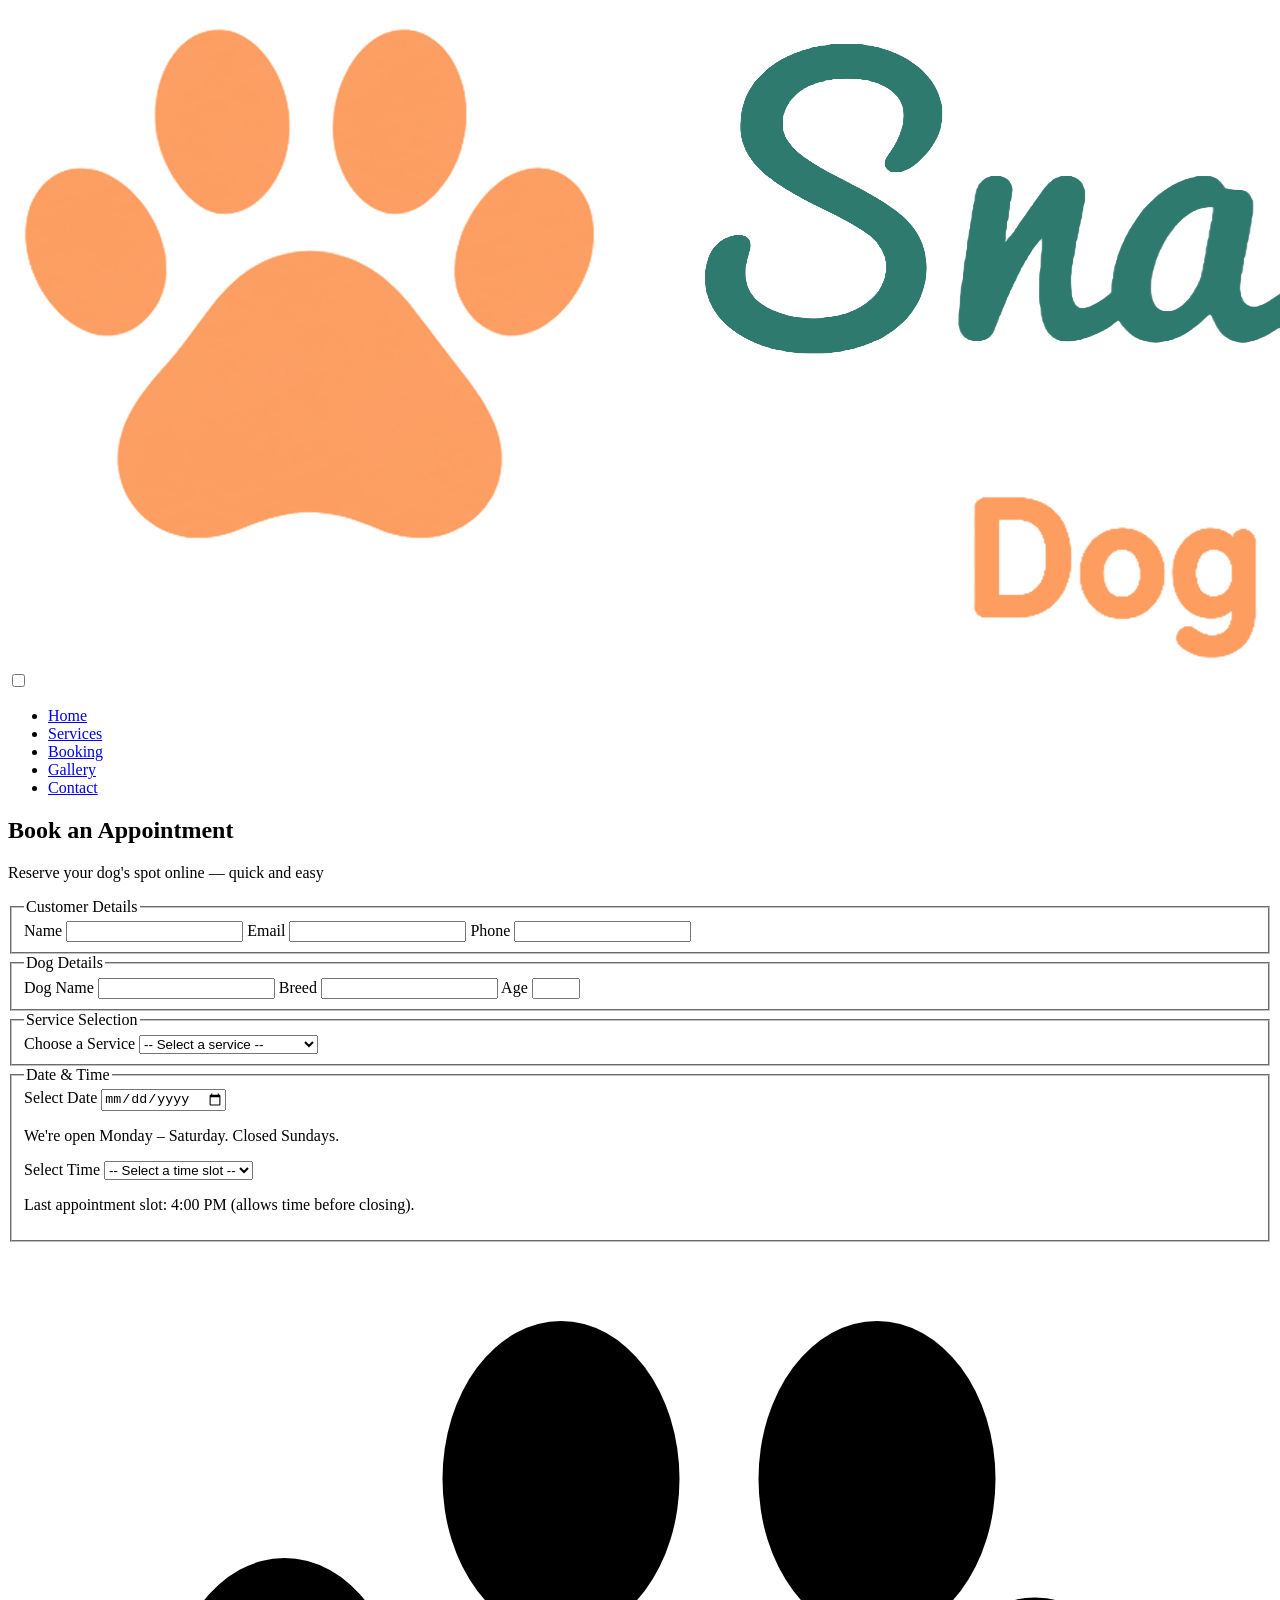
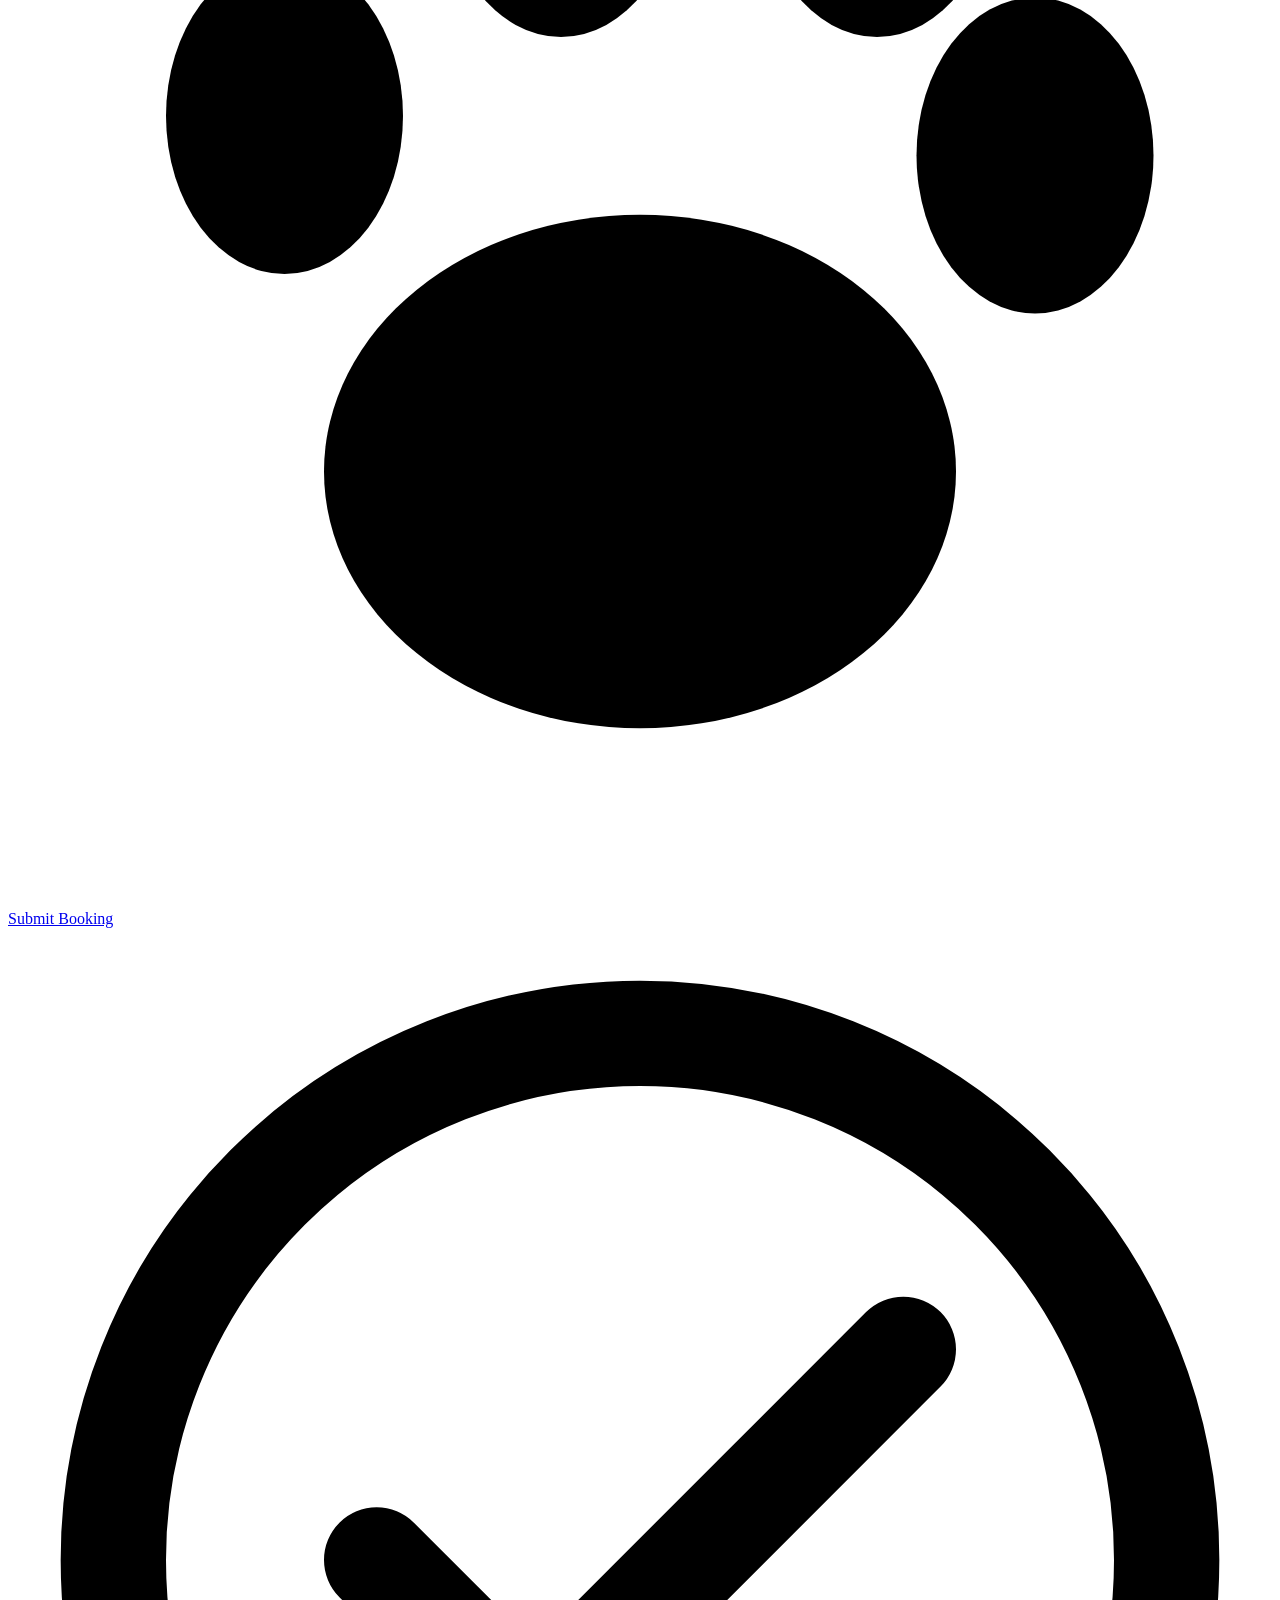
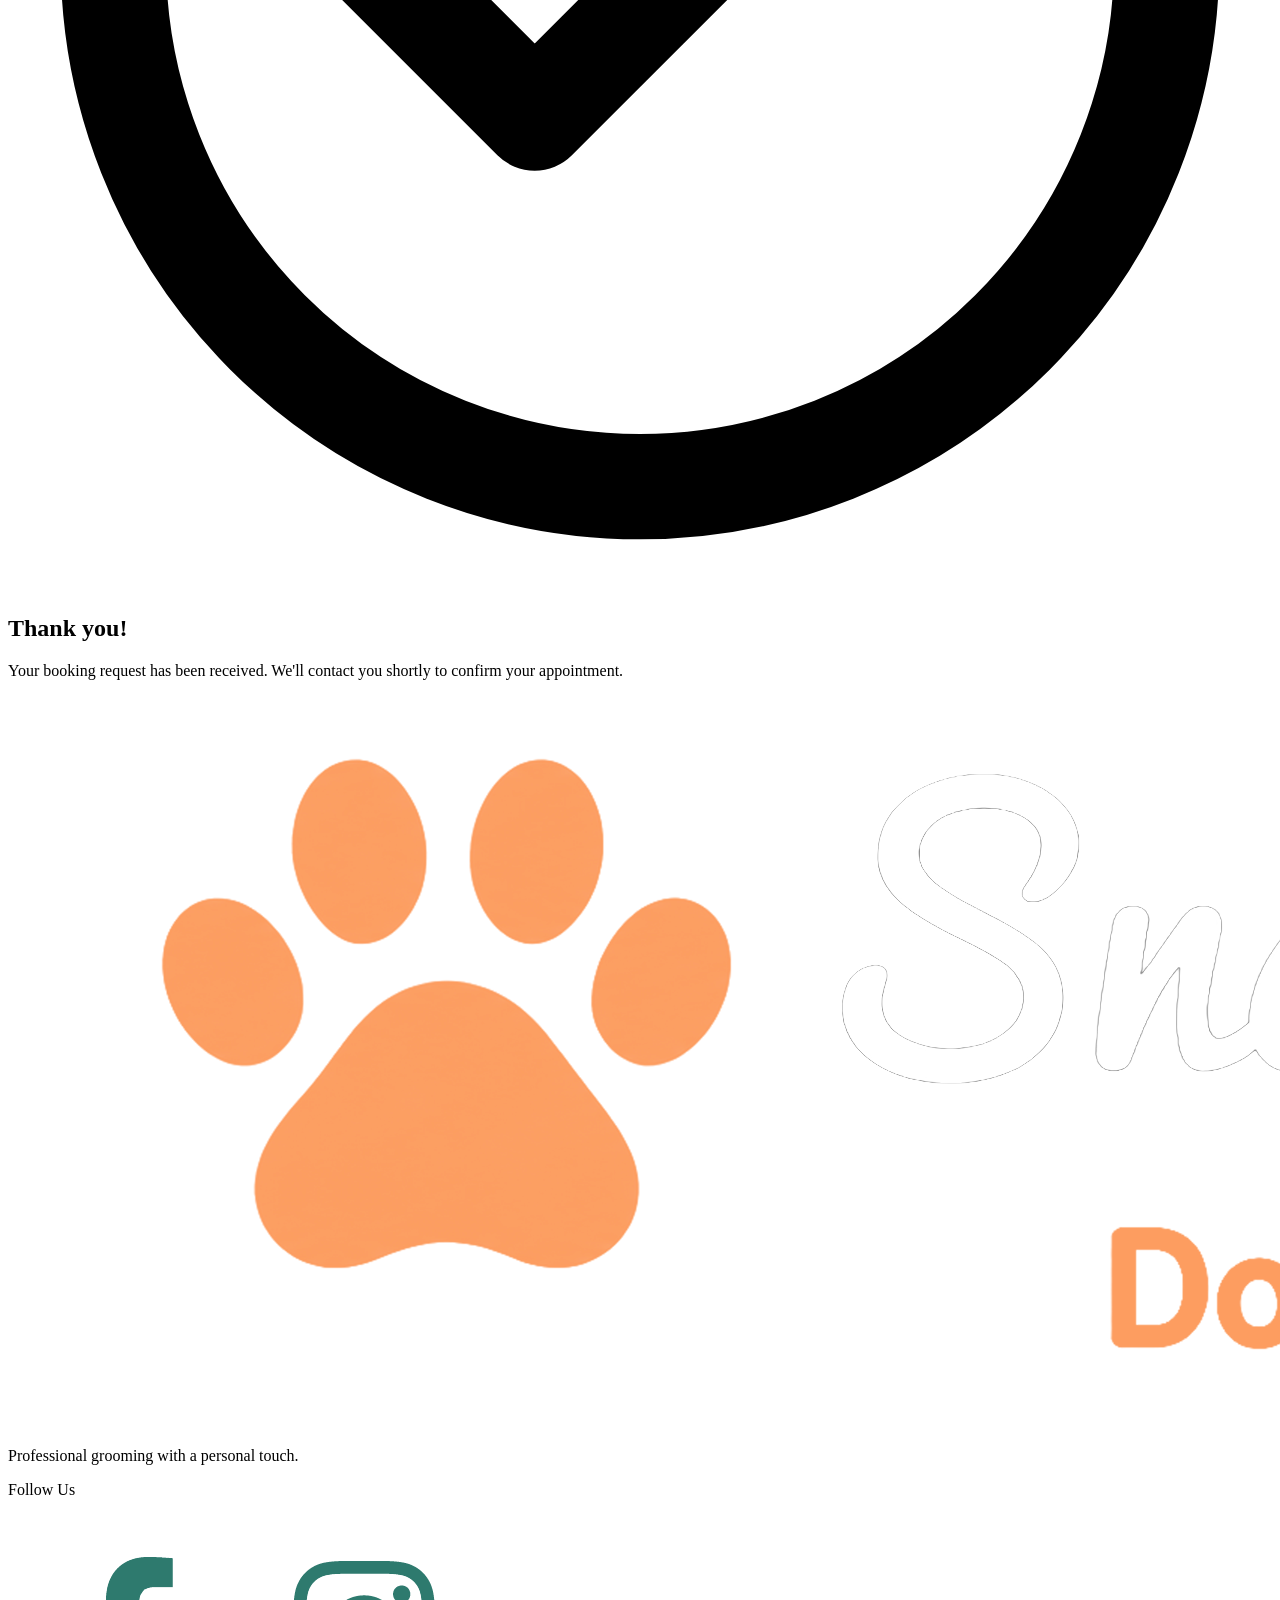
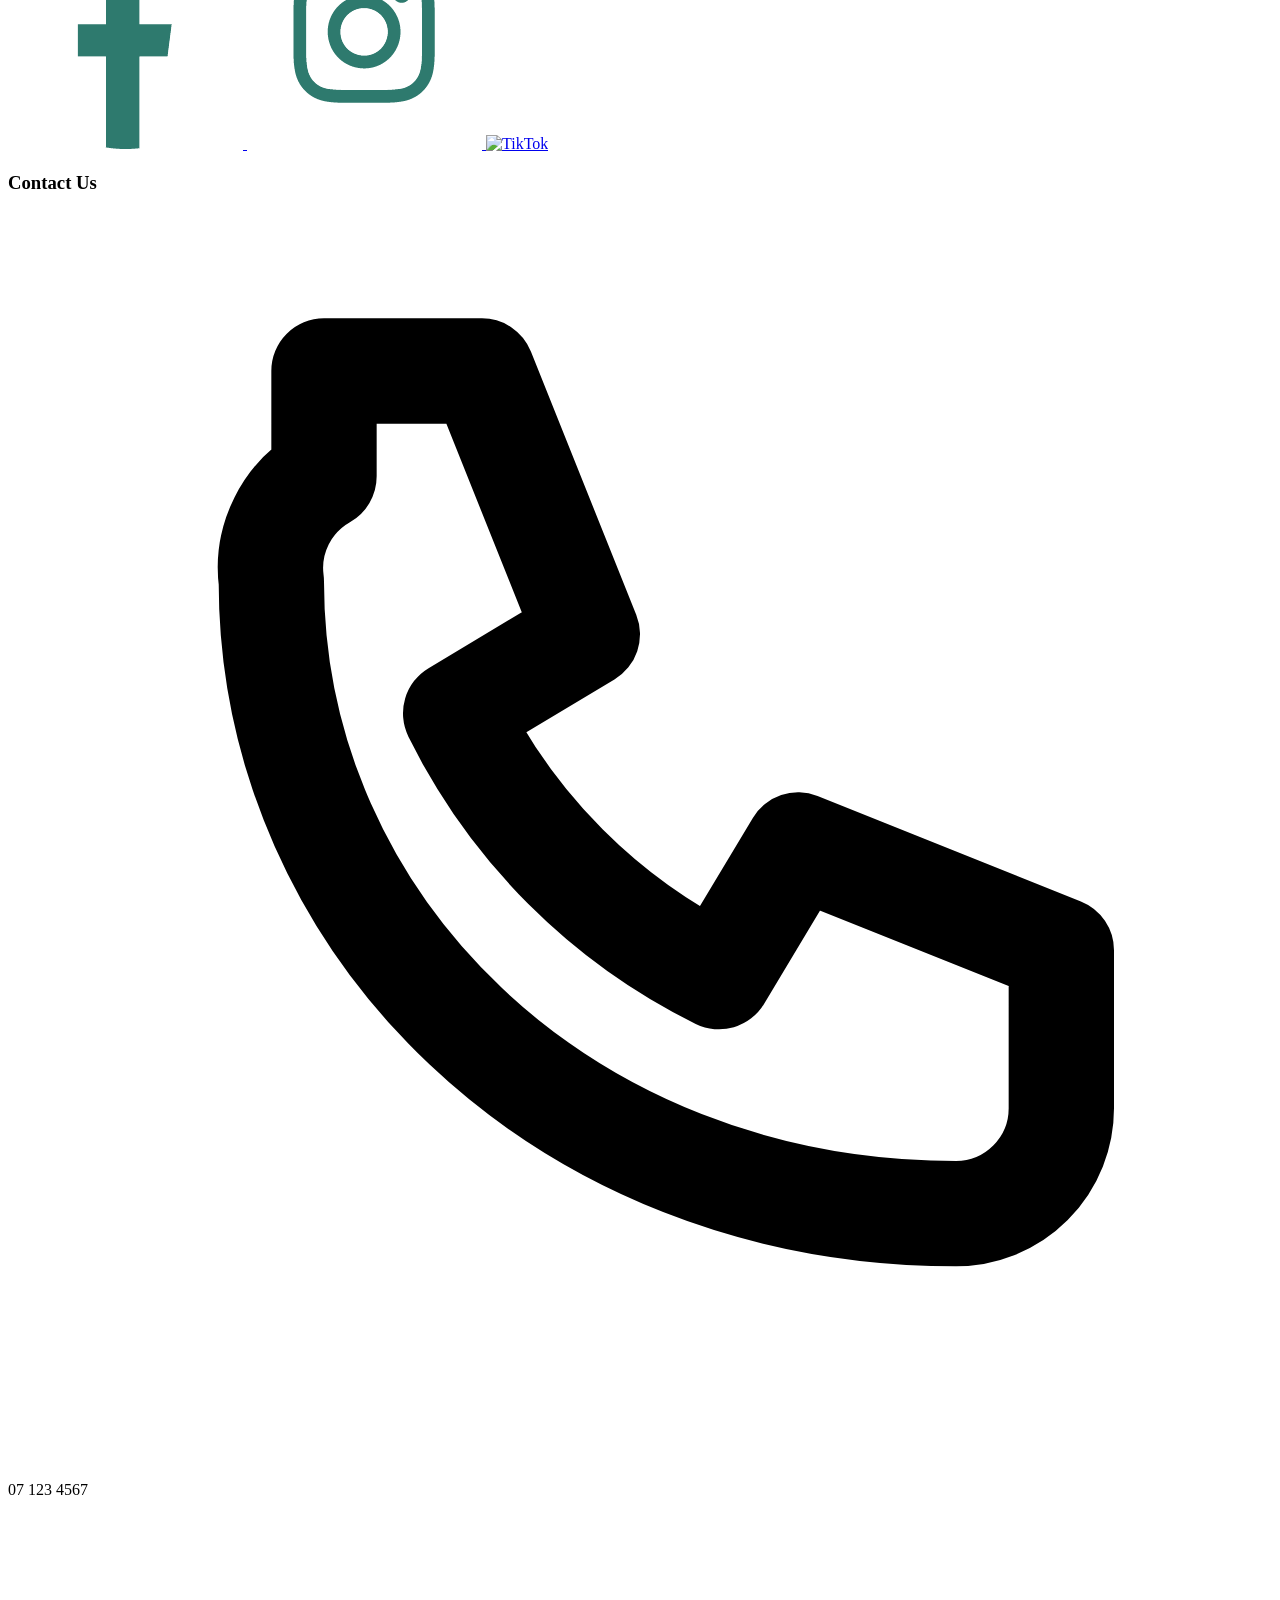
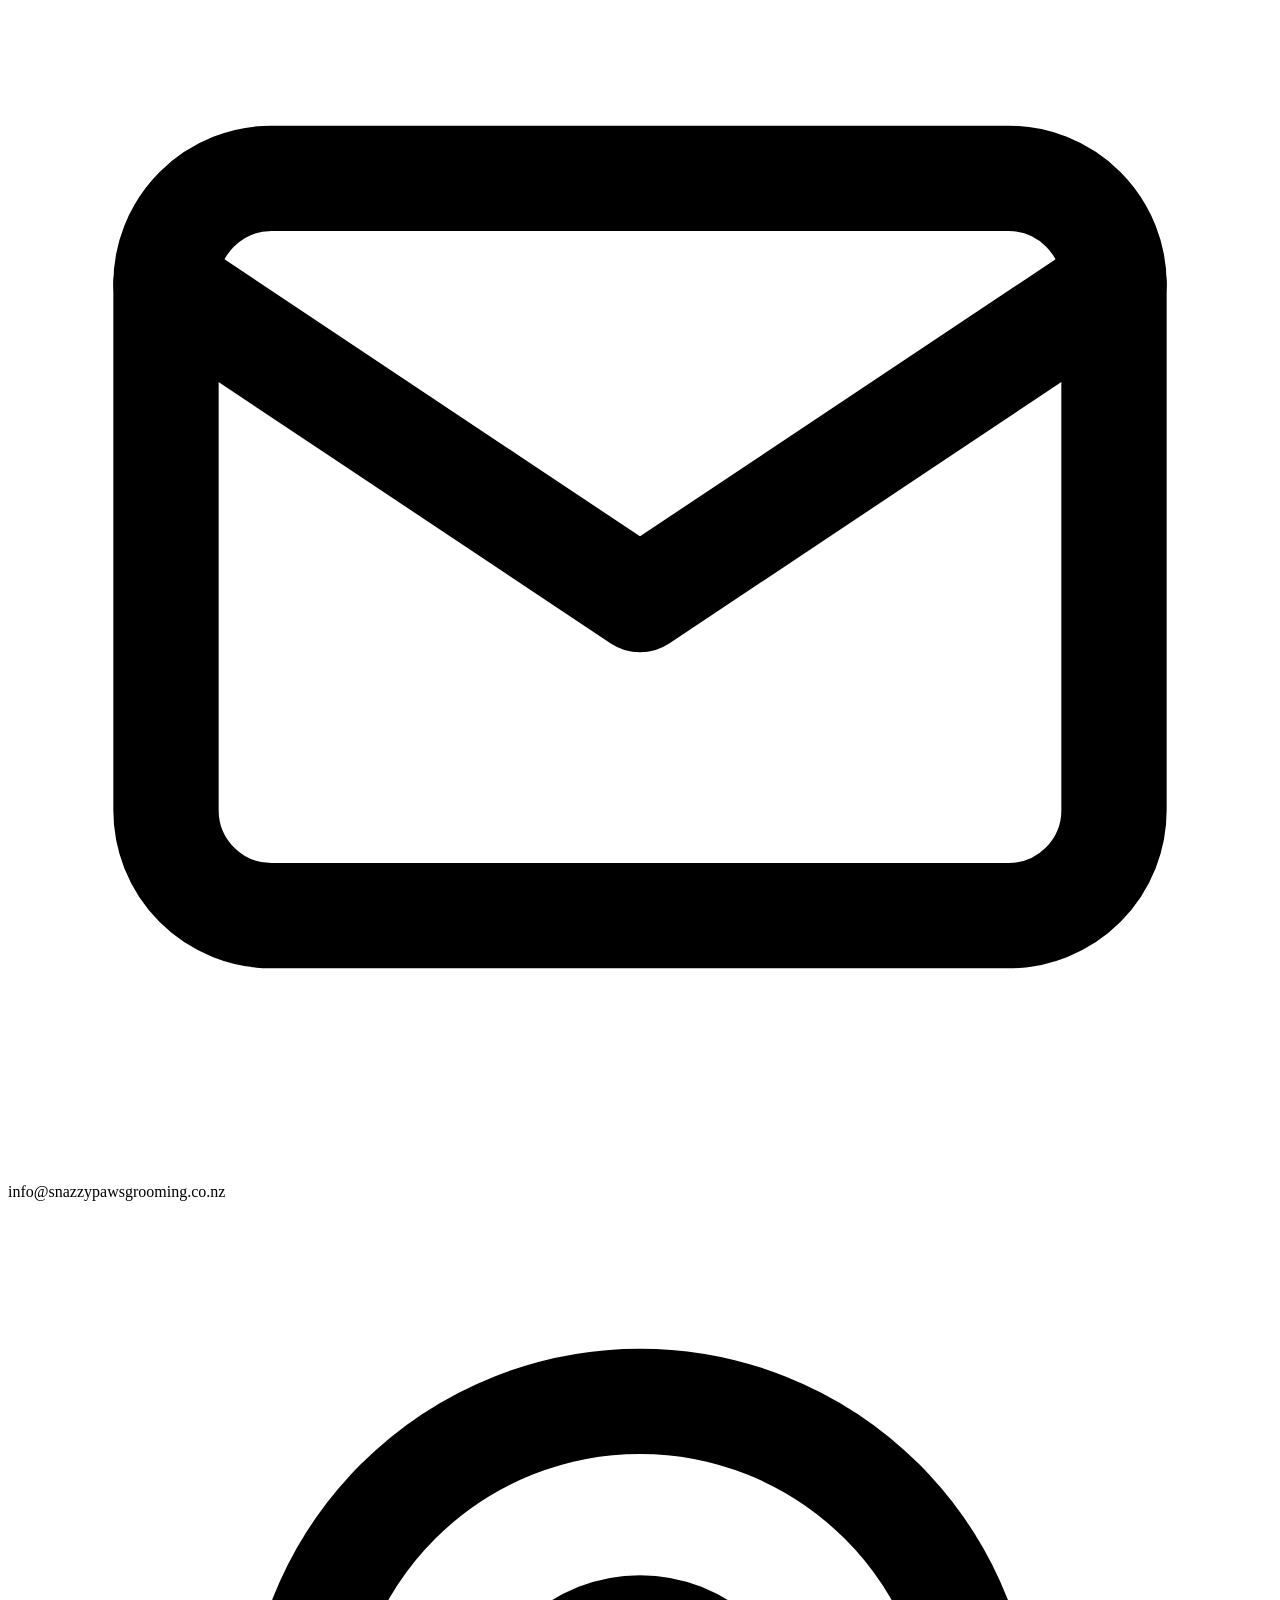
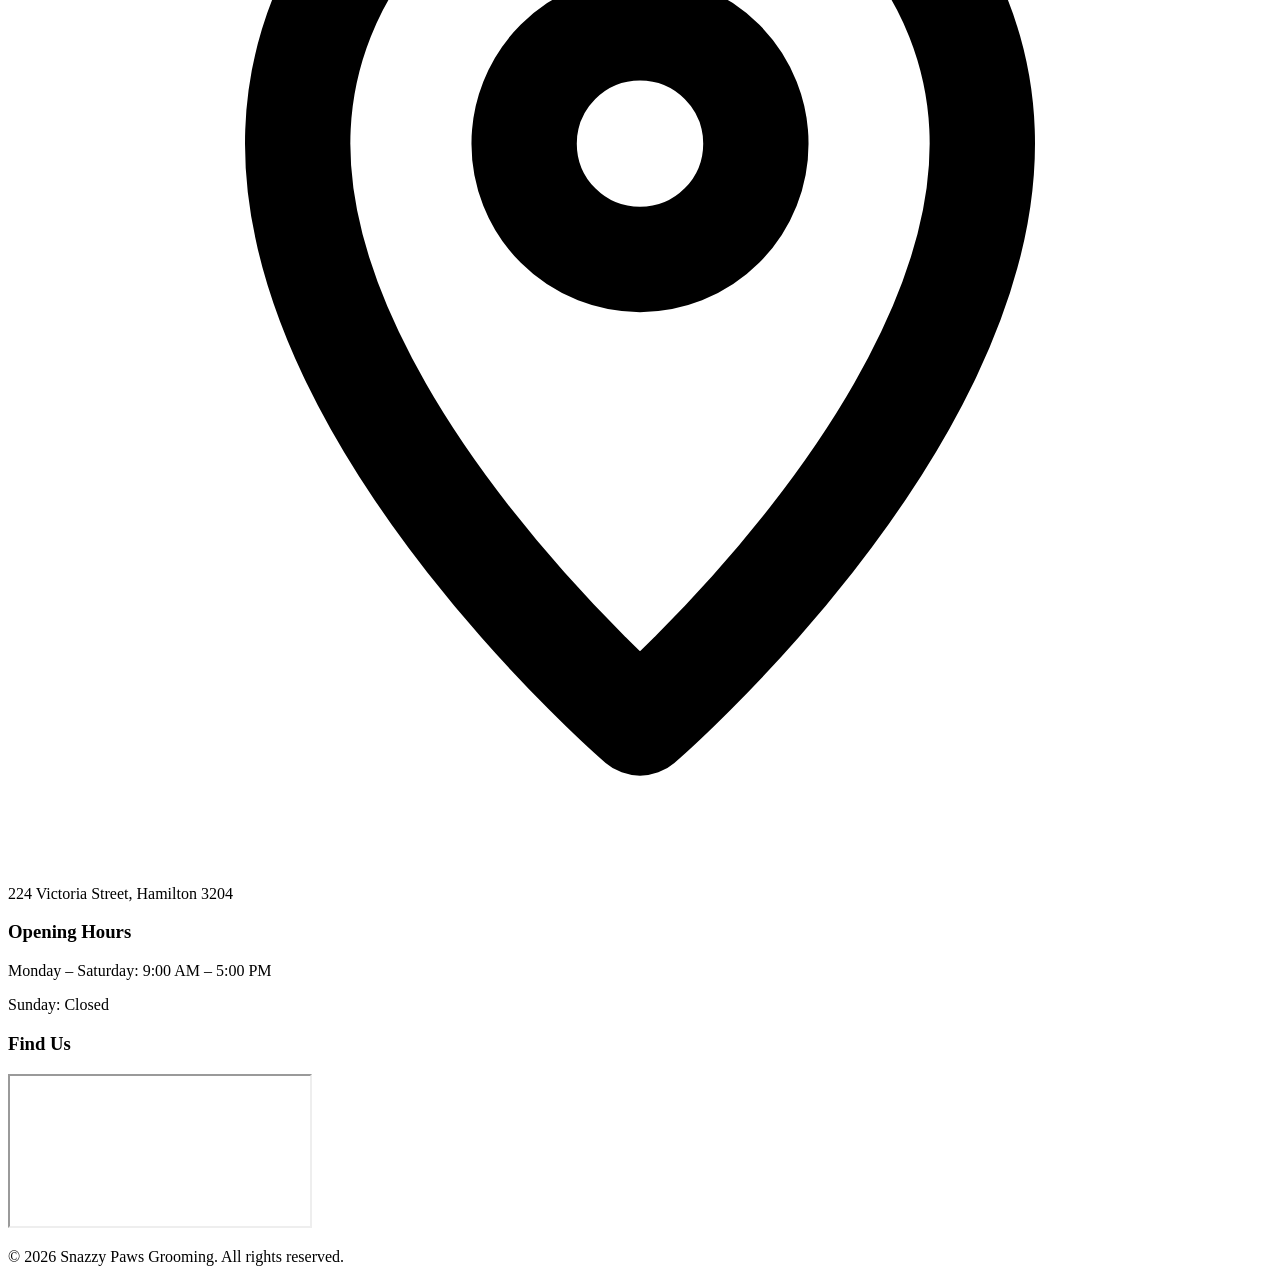
==== booking.html @ 0b5192fc "Add files via upload" ====
﻿<!DOCTYPE html>
<html lang="en">
	<head>
		<meta charset="UTF-8">
			<meta name="viewport" content="width=device-width, initial-scale=1.0">
				<title>Snazzy Paws Grooming | Booking</title>
				<link href="https://fonts.googleapis.com/css2?family=Pacifico&family=Poppins:wght@400;500;600;700&display=swap" rel="stylesheet">
					<link rel="stylesheet" href="css/style.css">
</head>
	<body>

		<header>
			<nav>
				<a href="index.html" class="logo">
					<img src="images/logo.png" alt="Snazzy Paws Grooming" class="logo-img">
        </a>

				<input type="checkbox" id="nav-toggle" class="nav-toggle">
					<label for="nav-toggle" class="nav-toggle-label" aria-label="Open menu">
						<span></span>
						<span></span>
						<span></span>
					</label>

					<ul>
						<li>
							<a href="index.html">Home</a>
						</li>
						<li>
							<a href="services.html">Services</a>
						</li>
						<li>
							<a href="booking.html">Booking</a>
						</li>
						<li>
							<a href="gallery.html">Gallery</a>
						</li>
						<li>
							<a href="contact.html">Contact</a>
						</li>
					</ul>
				</nav>
		</header>

		<main>
			<section class="hero hero-compact">
				<div class="hero-content">
					<h1>Book an Appointment</h1>
					<p>Reserve your dog's spot online — quick and easy</p>
				</div>
			</section>

			<section class="booking-section">
				<form class="booking-form" action="#" method="post">

					<div class="booking-grid">
						<fieldset class="booking-box">
							<legend>Customer Details</legend>

							<label for="owner-name">Name</label>
							<input type="text" id="owner-name" name="owner-name" required="">

								<label for="owner-email">Email</label>
								<input type="email" id="owner-email" name="owner-email" required="">

									<label for="owner-phone">Phone</label>
									<input type="tel" id="owner-phone" name="owner-phone">
                    </fieldset>

						<fieldset class="booking-box">
							<legend>Dog Details</legend>

							<label for="dog-name">Dog Name</label>
							<input type="text" id="dog-name" name="dog-name" required="">

								<label for="dog-breed">Breed</label>
								<input type="text" id="dog-breed" name="dog-breed" required="">

									<label for="dog-age">Age</label>
									<input type="number" id="dog-age" name="dog-age" min="0" max="30" required="">
                    </fieldset>

						<fieldset class="booking-box">
							<legend>Service Selection</legend>

							<label for="service-select">Choose a Service</label>
							<select id="service-select" name="service-select" required="">
								<option value="">-- Select a service --</option>

								<optgroup label="Basic Services">
									<option value="bath-brush">Bath &amp; Brush</option>
									<option value="haircut">Haircut</option>
									<option value="nail-trim">Nail Trim</option>
									<option value="ear-cleaning">Ear Cleaning</option>
									<option value="teeth-brushing">Teeth Brushing</option>
								</optgroup>

								<optgroup label="Packages">
									<option value="full-grooming">Full Grooming Package</option>
									<option value="spa">Spa Package</option>
									<option value="puppy">Puppy Package</option>
									<option value="senior">Senior Dog Package</option>
								</optgroup>

								<optgroup label="Specialized Treatments">
									<option value="de-shedding">De-Shedding Treatment</option>
									<option value="flea-tick">Flea &amp; Tick Treatment</option>
									<option value="express">Express Service</option>
									<option value="medicated-bath">Medicated Bath</option>
									<option value="special-breed">Special-Breed Cuts</option>
								</optgroup>

								<option value="other">Other / Not Sure</option>
							</select>
						</fieldset>

						<fieldset class="booking-box">
							<legend>Date &amp; Time</legend>

							<label for="booking-date">Select Date</label>
							<input type="date" id="booking-date" name="booking-date" required="">
								<p class="field-note">We're open Monday – Saturday. Closed Sundays.</p>

								<label for="booking-time">Select Time</label>
								<select id="booking-time" name="booking-time" required="">
									<option value="">-- Select a time slot --</option>
									<option value="09:00">9:00 AM</option>
									<option value="09:30">9:30 AM</option>
									<option value="10:00">10:00 AM</option>
									<option value="10:30">10:30 AM</option>
									<option value="11:00">11:00 AM</option>
									<option value="11:30">11:30 AM</option>
									<option value="12:00">12:00 PM</option>
									<option value="12:30">12:30 PM</option>
									<option value="13:00">1:00 PM</option>
									<option value="13:30">1:30 PM</option>
									<option value="14:00">2:00 PM</option>
									<option value="14:30">2:30 PM</option>
									<option value="15:00">3:00 PM</option>
									<option value="15:30">3:30 PM</option>
									<option value="16:00">4:00 PM</option>
								</select>
								<p class="field-note">Last appointment slot: 4:00 PM (allows time before closing).</p>
								</fieldset>
					</div>

					<a href="#confirmation" class="btn btn-submit" role="button">
						<svg class="btn-icon" viewBox="0 0 64 64" xmlns="http://www.w3.org/2000/svg" aria-hidden="true">
							<ellipse cx="32" cy="42" rx="16" ry="13"/>
							<ellipse cx="14" cy="24" rx="6" ry="8"/>
							<ellipse cx="28" cy="12" rx="6" ry="8"/>
							<ellipse cx="44" cy="12" rx="6" ry="8"/>
							<ellipse cx="52" cy="26" rx="6" ry="8"/>
						</svg>
						Submit Booking
					</a>
				</form>
				<div id="confirmation" class="confirmation-message">
					<svg class="confirmation-icon" viewBox="0 0 24 24" xmlns="http://www.w3.org/2000/svg" aria-hidden="true">
						<circle cx="12" cy="12" r="10" fill="none" stroke="currentColor" stroke-width="2"/>
						<path d="M7 12l3 3 7-7" fill="none" stroke="currentColor" stroke-width="2" stroke-linecap="round" stroke-linejoin="round"/>
					</svg>
					<h2>Thank you!</h2>
					<p>Your booking request has been received. We'll contact you shortly to confirm your appointment.</p>
				</div>
			</section>
		</main>

		<footer>
			<div class="footer-inner">
				<div class="footer-brand">
					<img src="images/logo1.png" alt="Snazzy Paws Grooming" class="footer-logo-img">
						<p>Professional grooming with a personal touch.</p>
						<p class="follow-label">Follow Us</p>
						<div class="social-links">
							<a href="#" aria-label="Facebook">
								<img src="images/FB.png" alt="Facebook">
							</a>
							<a href="#" aria-label="Instagram">
								<img src="images/Insta.png" alt="Instagram">
							</a>
							<a href="#" aria-label="TikTok">
								<img src="images/TikTok.png" alt="TikTok">
							</a>
						</div>
					</div>

				<div class="footer-contact">
					<h3>Contact Us</h3>
					<p class="footer-contact-item">
						<svg class="footer-icon" viewBox="0 0 24 24" xmlns="http://www.w3.org/2000/svg" aria-hidden="true">
							<path d="M6 3h3l2 5-2.5 1.5a11 11 0 0 0 5 5L15 12l5 2v3a2 2 0 0 1-2 2C10.5 19 5 13.5 5 7a2 2 0 0 1 1-2z" fill="none" stroke="currentColor" stroke-width="2" stroke-linejoin="round"/>
						</svg>
						07 123 4567
					</p>
					<p class="footer-contact-item">
						<svg class="footer-icon" viewBox="0 0 24 24" xmlns="http://www.w3.org/2000/svg" aria-hidden="true">
							<rect x="3" y="5" width="18" height="14" rx="2" fill="none" stroke="currentColor" stroke-width="2"/>
							<path d="M3 7l9 6 9-6" fill="none" stroke="currentColor" stroke-width="2" stroke-linecap="round" stroke-linejoin="round"/>
						</svg>
						info@snazzypawsgrooming.co.nz
					</p>
					<p class="footer-contact-item">
						<svg class="footer-icon" viewBox="0 0 24 24" xmlns="http://www.w3.org/2000/svg" aria-hidden="true">
							<path d="M12 21s-6.5-5.6-6.5-11A6.5 6.5 0 0 1 12 3.5 6.5 6.5 0 0 1 18.5 10c0 5.4-6.5 11-6.5 11z" fill="none" stroke="currentColor" stroke-width="2" stroke-linejoin="round"/>
							<circle cx="12" cy="10" r="2.2" fill="none" stroke="currentColor" stroke-width="2"/>
						</svg>
						224 Victoria Street, Hamilton 3204
					</p>
					<h3 class="hours-heading">Opening Hours</h3>
					<p>Monday – Saturday: 9:00 AM – 5:00 PM</p>
					<p>Sunday: Closed</p>
				</div>

				<div class="footer-map">
					<h3>Find Us</h3>
					<iframe
						class="map-embed"
						src="https://maps.google.com/maps?q=224%20Victoria%20Street%2C%20Hamilton%2C%20New%20Zealand&t=&z=13&ie=UTF8&iwloc=&output=embed"
						loading="lazy"
						title="Snazzy Paws Grooming location map"
						allowfullscreen="">
					</iframe>
				</div>
			</div>
			<div class="footer-divider"></div>
			<p class="copyright">&copy; 2026 Snazzy Paws Grooming. All rights reserved.</p>
		</footer>

	</body>
</html>
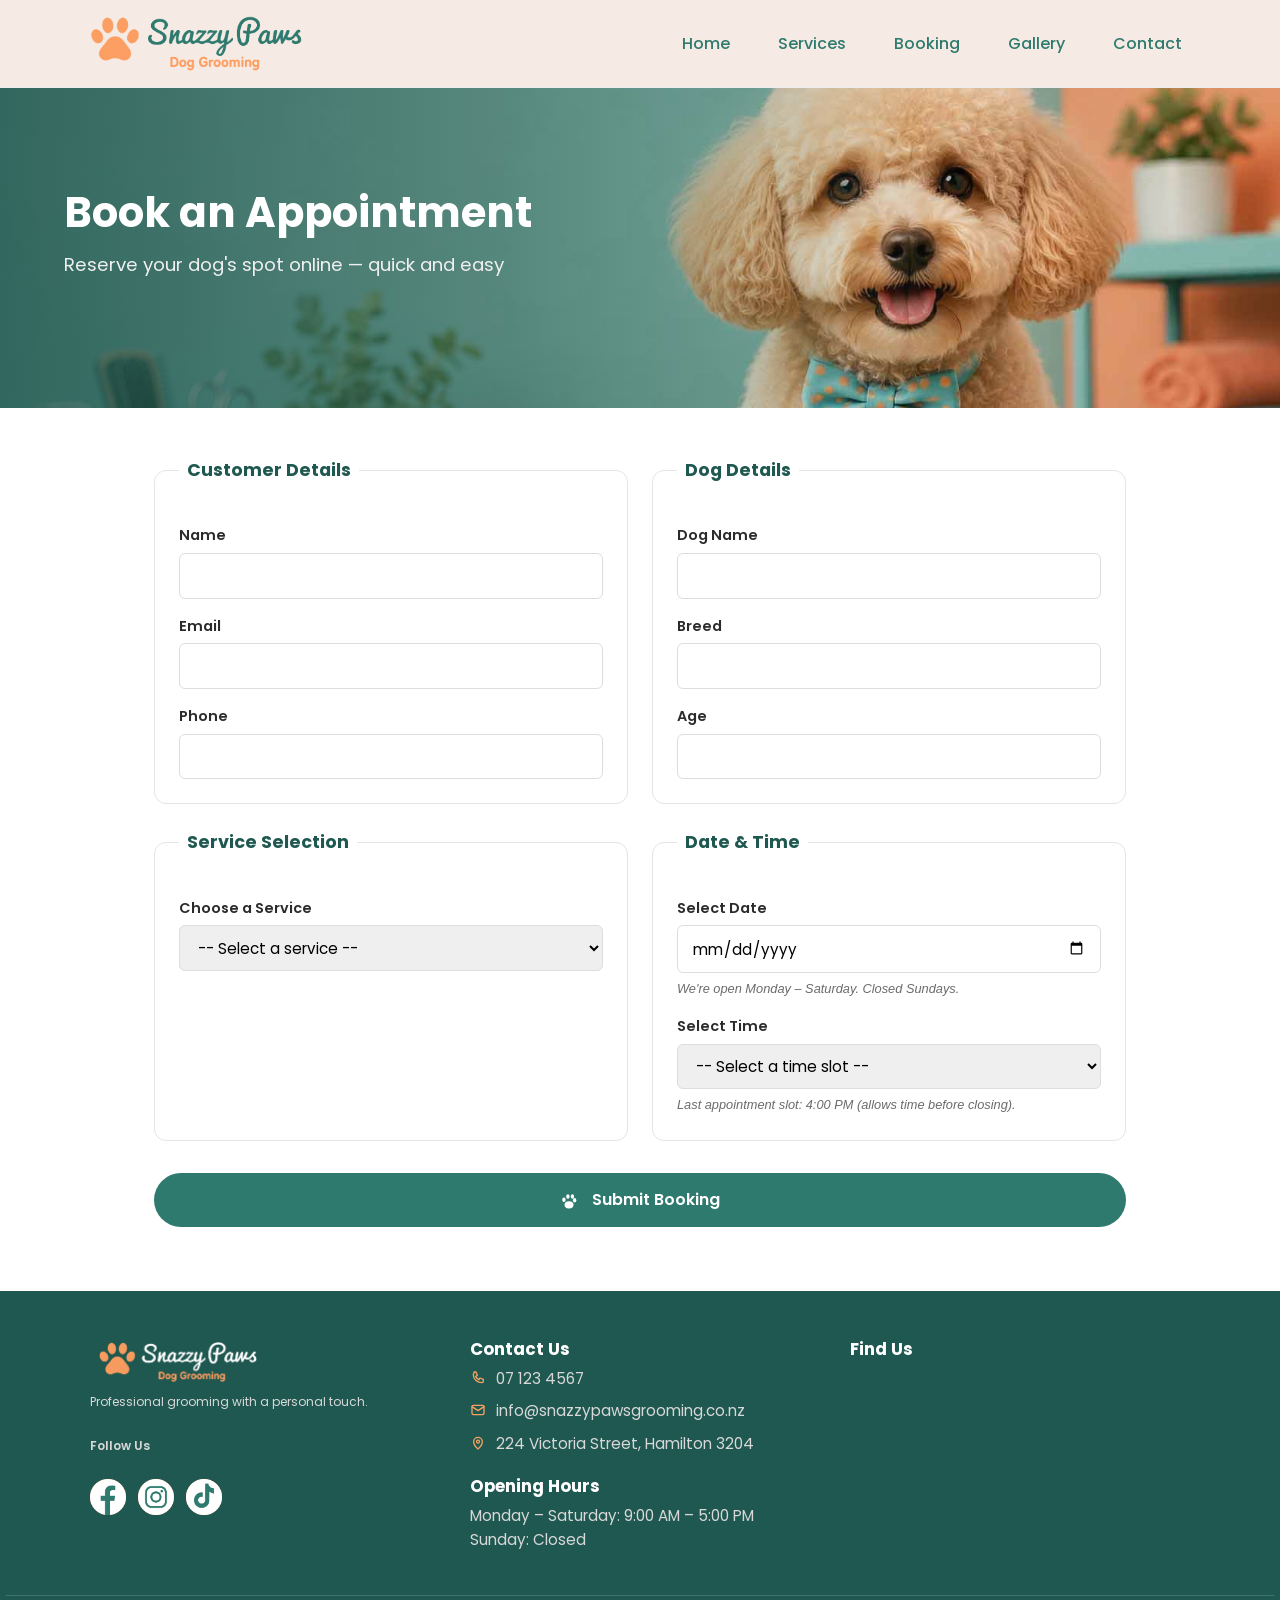
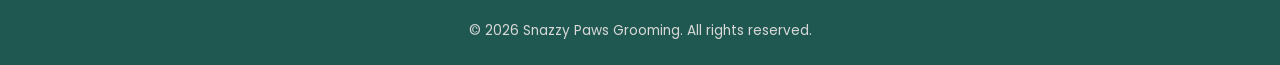
==== commit aa62ddb1: "Refactor booking.html for accessibility and structure Added a hidden heading for accessibility and e" ====
--- a/booking.html
+++ b/booking.html
@@ -51,7 +51,8 @@
 			</section>
 
 			<section class="booking-section">
-				<form class="booking-form" action="#" method="post">
+    <h2 class="visually-hidden">Booking Form</h2>
+    <form class="booking-form" action="#" method="post">
 
 					<div class="booking-grid">
 						<fieldset class="booking-box">
@@ -228,4 +229,4 @@
 		</footer>
 
 	</body>
-</html>+</html>
--- a/css/style.css
+++ b/css/style.css
@@ -0,0 +1,1306 @@
+/* ============================
+   CSS Variables — change these
+   to adjust the whole site's
+   look from one place
+   ============================ */
+:root {
+    --color-primary: #2f7a6e;      /* teal — header, footer, headings */
+    --color-primary-dark: #1f5850;
+    --color-accent: #f4a261;       /* warm coral/peach — buttons, highlights */
+    --color-accent-dark: #e08a3e;
+    --color-bg: #ffffff;
+    --color-bg-alt: #f7f5f1;       /* soft off-white section background */
+    --color-text: #2b2b2b;
+    --color-text-light: #6b6b6b;
+    --color-accent-light: #fdece0;
+    --font-main: 'Poppins', Arial, sans-serif;
+    --max-width: 1100px;
+}
+
+/* ============================
+   Reset & base
+   ============================ */
+* {
+    margin: 0;
+    padding: 0;
+    box-sizing: border-box;
+}
+
+body {
+    font-family: var(--font-main);
+    color: var(--color-text);
+    line-height: 1.6;
+    background-color: var(--color-bg);
+}
+
+a {
+    text-decoration: none;
+    color: inherit;
+}
+
+ul {
+    list-style: none;
+}
+
+img {
+    max-width: 100%;
+    display: block;
+}
+
+h1, h2, h3 {
+    color: var(--color-primary-dark);
+    line-height: 1.2;
+}
+
+.btn {
+    display: inline-flex;
+    align-items: center;
+    gap: 0.9rem;
+    background-color: var(--color-primary);
+    color: #ffffff;
+    padding: 0.9rem 2rem;
+    border-radius: 30px;
+    font-weight: 600;
+    transition: background-color 0.2s ease;
+}
+
+.btn-icon {
+    width: 18px;
+    height: 18px;
+    fill: #ffffff;
+    flex-shrink: 0;
+    position: relative;
+    top: 2px;
+}
+
+
+.btn:hover,
+.btn:focus {
+    background-color: var(--color-primary-dark);
+}
+
+/* Generic placeholder box — used until real images are added */
+.img-placeholder {
+    background-color: #e2e2e2;
+    border: 1px dashed #aaaaaa;
+    min-height: 250px;
+    border-radius: 8px;
+}
+
+/* ============================
+   Header & Navigation
+   ============================ */  
+
+header {
+    background-color: #f5eae4;
+    padding: 1rem 5%;
+    border-bottom: 1px solid #eee;
+}
+
+header nav {
+    max-width: var(--max-width);
+    margin: 0 auto;
+    display: flex;
+    align-items: center;
+    justify-content: space-between;
+    flex-wrap: wrap;
+}
+
+header nav ul {
+    display: flex;
+    gap: 2rem;
+}
+
+header nav ul a {
+    color: var(--color-primary);
+    font-weight: 500;
+    padding: 0.5rem;
+    transition: color 0.2s ease;
+}
+
+header nav ul a:hover,
+header nav ul a:focus {
+    color: var(--color-accent);
+}
+
+.logo {
+    display: flex;
+    align-items: center;
+}
+
+.logo-img {
+    height: 55px;
+    width: auto;
+}
+
+
+/* ============================
+   Hero section (Home page)
+   ============================ */
+.hero {
+    position: relative;
+    background-image: linear-gradient(to right, rgba(31, 88, 80, 0.85) 0%, rgba(31, 88, 80, 0.5) 40%, rgba(31, 88, 80, 0.05) 75%), url("../images/hero-dog.jpg");
+    background-size: cover;
+    background-position: center 25%;
+    min-height: 500px;
+    display: flex;
+    align-items: center;
+}
+
+.hero-content {
+    max-width: 700px;
+    padding: 2rem 5%;
+}
+
+.hero-content h1 {
+    color: #ffffff;
+    font-size: 2.6rem;
+    margin-bottom: 0.75rem;
+}
+
+.hero-content p {
+    color: #f0f0f0;
+    font-size: 1.15rem;
+    margin-bottom: 1.75rem;
+}
+
+.hero-compact {
+    min-height: 320px;
+}
+
+
+/* ============================
+   Opening hours strip
+   ============================ */
+.hours-strip {
+    background-color: #f5eae4;
+    padding: 1.25rem 5%;
+}
+
+.hours-inner {
+    max-width: var(--max-width);
+    margin: 0 auto;
+    display: flex;
+    align-items: center;
+    justify-content: space-between;
+    flex-wrap: wrap;
+    gap: 1.5rem;
+}
+
+.hours-label {
+    display: flex;
+    align-items: center;
+    gap: 0.5rem;
+    font-weight: 700;
+    color: var(--color-primary-dark);
+    letter-spacing: 1px;
+    font-size: 0.9rem;
+}
+
+.hours-icon {
+    width: 22px;
+    height: 22px;
+    color: var(--color-accent-dark);
+}
+
+.hours-icon.small {
+    width: 18px;
+    height: 18px;
+    fill: var(--color-accent-dark);
+}
+
+.hours-day {
+    display: flex;
+    flex-direction: column;
+    padding: 0 1.5rem;
+    border-left: 1px solid rgba(0, 0, 0, 0.1);
+}
+
+.hours-day strong {
+    font-size: 0.95rem;
+    color: var(--color-text);
+}
+
+.hours-day span {
+    font-size: 0.9rem;
+    color: var(--color-text-light);
+}
+
+.hours-note {
+    display: flex;
+    align-items: center;
+    gap: 0.5rem;
+    font-weight: 600;
+    color: var(--color-primary-dark);
+    font-size: 0.9rem;
+}
+
+/* ============================
+   Quick link cards
+   ============================ */
+.quick-links {
+    max-width: 1400px;
+    margin: 3rem auto;
+    padding: 0 5%;
+    display: grid;
+    grid-template-columns: repeat(4, 1fr);
+    gap: 1.5rem;
+}
+
+.quick-link-card {
+    display: flex;
+    flex-direction: column;
+    align-items: center;
+    gap: 0.75rem;
+    text-align: center;
+    padding: 1.75rem 1rem;
+    border: 1px solid #e5e5e5;
+    border-radius: 12px;
+    font-weight: 700;
+    color: var(--color-primary-dark);
+    transition: box-shadow 0.2s ease, transform 0.2s ease;
+}
+
+.quick-link-card:hover,
+.quick-link-card:focus {
+    box-shadow: 0 6px 16px rgba(0, 0, 0, 0.08);
+    transform: translateY(-3px);
+}
+
+.qlc-icon {
+    display: flex;
+    align-items: center;
+    justify-content: center;
+    width: 50px;
+    height: 50px;
+    border-radius: 50%;
+    background-color: var(--color-accent-light);
+    color: var(--color-accent-dark);
+}
+
+.qlc-icon svg {
+    width: 24px;
+    height: 24px;
+}
+
+/* ============================
+   Introduction section
+   ============================ */
+.intro {
+    max-width: var(--max-width);
+    margin: 2rem auto 4rem;
+    padding: 0 5%;
+    display: grid;
+    grid-template-columns: 1fr 1fr;
+    gap: 3rem;
+    align-items: center;
+}
+
+.intro-text h1 {
+    font-size: 1.8rem;
+    margin-bottom: 1.25rem;
+}
+
+.intro-text p {
+    margin-bottom: 1.25rem;
+}
+
+/* ============================
+   Footer
+   ============================ */
+footer {
+    background-color: var(--color-primary-dark);
+    color: #f0f0f0;
+    padding: 3rem 5% 1.5rem;
+}
+
+.footer-inner {
+    max-width: var(--max-width);
+    margin: 0 auto;
+    display: grid;
+    grid-template-columns: 1fr 1fr 1fr;
+    gap: 2.5rem;
+    align-items: start;
+}
+
+.footer-logo-img {
+    width: 175px;
+    height: auto;
+    margin-bottom: 0.5rem;
+}
+
+.footer-brand p {
+    color: #d8d8d8;
+    font-size: 0.75rem;
+    margin-bottom: 1.5rem;
+}
+
+.social-links {
+    display: flex;
+    gap: 0.75rem;
+}
+
+.social-links a {
+    display: flex;
+    align-items: center;
+    justify-content: center;
+    width: 36px;
+    height: 36px;
+    border-radius: 50%;
+    background-color: var(--color-accent);
+    color: #ffffff;
+    font-size: 0.75rem;
+    font-weight: 700;
+}
+
+.social-links a:hover,
+.social-links a:focus {
+    background-color: var(--color-accent-dark);
+}
+
+.follow-label {
+    font-size: 0.85rem;
+    font-weight: 600;
+    color: #ffffff;
+    margin-bottom: 0.5rem;
+}
+.footer-contact-item {
+    display: flex;
+    align-items: flex-start;
+    gap: 0.6rem;
+    margin-bottom: 0.5rem;
+}
+
+.footer-icon {
+    width: 16px;
+    height: 16px;
+    flex-shrink: 0;
+    margin-top: 3px;
+    color: var(--color-accent);
+}
+
+footer h3 {
+    color: #ffffff;
+    font-size: 1.05rem;
+    margin-bottom: 0.5rem;
+}
+
+.hours-heading {
+    margin-top: 1.25rem;
+}
+
+footer p {
+    color: #d8d8d8;
+    font-size: 0.95rem;
+}
+
+.map-placeholder {
+    min-height: 160px;
+    background-color: #4a4a4a;
+    border: 1px dashed #888;
+}
+
+.map-embed {
+    width: 100%;
+    height: 180px;
+    border: 0;
+    border-radius: 6px;
+}
+
+.footer-divider {
+    border-top: 1px solid rgba(255, 255, 255, 0.15);
+    margin: 2.5rem -5% 1.5rem;
+}
+
+
+.copyright {
+    text-align: center;
+    font-size: 0.85rem;
+    color: #d8d8d8;
+}
+
+
+/* ============================
+   Page hero (inner pages)
+   ============================ */
+.page-hero {
+    background-color: var(--color-bg-alt);
+    text-align: center;
+    padding: 4rem 5% 3rem;
+}
+
+.page-hero h1 {
+    font-size: 2.3rem;
+    margin-bottom: 0.5rem;
+}
+
+.page-hero p {
+    color: var(--color-text-light);
+    margin-bottom: 1.75rem;
+    font-size: 1.05rem;
+}
+
+/* ============================
+   Services table
+   ============================ */
+.services-table-section {
+    max-width: var(--max-width);
+    margin: 3rem auto;
+    padding: 0 5%;
+}
+
+.services-table-section h2 {
+    text-align: center;
+    font-size: 1.8rem;
+    margin-bottom: 0.5rem;
+}
+
+.services-intro {
+    text-align: center;
+    color: var(--color-text-light);
+    max-width: 650px;
+    margin: 0 auto 2rem;
+}
+
+.services-table {
+    width: 100%;
+    border-collapse: collapse;
+    box-shadow: 0 4px 14px rgba(0, 0, 0, 0.06);
+    border-radius: 12px;
+    overflow: hidden;
+}
+
+.services-table th {
+    background-color: var(--color-primary);
+    color: #ffffff;
+    text-align: left;
+    padding: 0.9rem 1.2rem;
+    font-weight: 600;
+}
+
+.services-table td {
+    padding: 0.9rem 1.2rem;
+    border-bottom: 1px solid #eee;
+}
+
+.services-table tbody tr:nth-child(even) {
+    background-color: var(--color-bg-alt);
+}
+
+.services-table tbody tr:last-child td {
+    border-bottom: none;
+}
+
+.services-note {
+    text-align: center;
+    margin-top: 1.5rem;
+    color: var(--color-text-light);
+    font-size: 0.95rem;
+}
+
+/* ============================
+   Service category cards
+   ============================ */
+.service-categories {
+    max-width: var(--max-width);
+    margin: 3rem auto;
+    padding: 0 5%;
+    display: grid;
+    grid-template-columns: repeat(4, 1fr);
+    gap: 1.5rem;
+}
+
+.service-cat-card {
+    display: flex;
+    flex-direction: column;
+    border: 1px solid #eee;
+    border-radius: 12px;
+    overflow: hidden;
+    background-color: #ffffff;
+}
+
+.service-cat-img {
+    min-height: 160px;
+    border-radius: 0;
+    border: none;
+}
+
+.service-cat-card h2 {
+    font-size: 1.15rem;
+    padding: 1.25rem 1.25rem 0;
+}
+
+.service-cat-desc {
+    padding: 0.5rem 1.25rem 0;
+    color: var(--color-text-light);
+    font-size: 0.9rem;
+}
+
+.service-cat-card ul {
+    padding: 0.5rem 1.25rem 0 2rem;
+    list-style: disc;
+}
+
+.service-cat-card li {
+    color: var(--color-text-light);
+    font-size: 0.88rem;
+    margin-bottom: 0.3rem;
+}
+
+.service-cat-price {
+    padding: 0.75rem 1.25rem 0;
+    font-weight: 600;
+    color: var(--color-primary-dark);
+    font-size: 0.9rem;
+}
+
+.service-cat-card .btn-small {
+    margin: 1rem 1.25rem 1.25rem;
+    align-self: flex-start;
+    padding: 0.6rem 1.4rem;
+    font-size: 0.9rem;
+}
+/* ============================
+   Price list table
+   ============================ */
+.price-list {
+    max-width: 1300px;
+    margin: 3rem auto;
+    padding: 0 5%;
+    text-align: center;
+}
+
+.price-table td,
+.price-table th {
+    white-space: nowrap;
+}
+
+.price-list h2 {
+    font-size: 1.8rem;
+    margin-bottom: 0.5rem;
+}
+
+.price-list-grid {
+    display: grid;
+    grid-template-columns: 1.3fr 1.3fr 1.3fr;
+    gap: 2rem;
+    margin-top: 2rem;
+    text-align: left;
+}
+
+.price-table-right td:last-child,
+.price-table-right th:last-child {
+    text-align: right;
+}
+
+.price-table {
+    width: 100%;
+    border-collapse: collapse;
+}
+
+.price-table caption {
+    caption-side: top;
+    font-weight: 700;
+    color: var(--color-primary-dark);
+    text-align: left;
+    padding-bottom: 0.75rem;
+    font-size: 1.05rem;
+}
+
+.price-table th {
+    background-color: var(--color-primary);
+    color: #ffffff;
+    text-align: left;
+    padding: 0.6rem 1rem;
+    font-weight: 600;
+    font-size: 0.9rem;
+}
+
+.price-table td {
+    padding: 0.6rem 1rem;
+    border-bottom: 1px solid #eee;
+    font-size: 0.9rem;
+}
+
+.price-table tbody tr:nth-child(even) {
+    background-color: var(--color-bg-alt);
+}
+
+/* ============================
+   Specialized treatments
+   ============================ */
+.specialized-treatments {
+    max-width: var(--max-width);
+    margin: 3rem auto;
+    padding: 2.5rem 5%;
+    border-top: 1px solid #eee;
+}
+
+.specialized-treatments h2 {
+    text-align: center;
+    font-size: 1.8rem;
+    margin-bottom: 2rem;
+}
+
+.treatments-grid {
+    display: grid;
+    grid-template-columns: repeat(3, 1fr);
+    gap: 2rem;
+}
+
+.treatment-card h3 {
+    font-size: 1.1rem;
+    margin-bottom: 0.5rem;
+}
+
+.treatment-card p {
+    color: var(--color-text-light);
+    font-size: 0.9rem;
+}
+.treatment-note {
+    font-size: 0.85rem;
+    font-style: italic;
+    color: var(--color-text-light);
+    margin-top: 0.4rem;
+}
+
+.service-cat-img,
+.treatment-img {
+    width: 100%;
+    object-fit: cover;
+}
+
+.treatment-img {
+    min-height: 140px;
+    margin-bottom: 1.25rem;
+    border-radius: 8px;
+    display: block;
+}
+
+
+
+/* ============================
+   Partners
+   ============================ */
+.partners {
+    max-width: var(--max-width);
+    margin: 3rem auto 4rem;
+    padding: 2.5rem 5%;
+    border-top: 1px solid #eee;
+    text-align: center;
+}
+
+.partners h2 {
+    font-size: 1.8rem;
+    margin-bottom: 2rem;
+}
+
+.partners-grid {
+    display: grid;
+    grid-template-columns: repeat(4, 1fr);
+    gap: 1.5rem;
+     margin-top: 2rem;
+}
+
+.partner-logo {
+    min-height: 100px;
+}
+
+.partner-card {
+    text-align: center;
+}
+
+.partner-name {
+    margin-top: 0.75rem;
+    font-size: 0.9rem;
+    font-weight: 600;
+    color: var(--color-text-light);
+}
+
+.partner-logo-img {
+    height: 70px;
+    width: auto;
+    margin: 0 auto;
+    display: block;
+    object-fit: contain;
+}
+
+/* ============================
+   Booking form
+   ============================ */
+.booking-section {
+    max-width: var(--max-width);
+    margin: 3rem auto 4rem;
+    padding: 0 5%;
+}
+
+.booking-grid {
+    display: grid;
+    grid-template-columns: 1fr 1fr;
+    gap: 1.5rem;
+    margin-bottom: 2rem;
+}
+
+.booking-box {
+    border: 1px solid #e5e5e5;
+    border-radius: 12px;
+    padding: 1.5rem;
+}
+
+.booking-box legend {
+    font-weight: 700;
+    font-size: 1.1rem;
+    color: var(--color-primary-dark);
+    padding: 0 0.5rem;
+}
+
+.booking-box label {
+    display: block;
+    font-weight: 600;
+    font-size: 0.9rem;
+    margin-top: 1rem;
+    margin-bottom: 0.35rem;
+}
+
+.booking-box input,
+.booking-box select {
+    width: 100%;
+    padding: 0.65rem 0.85rem;
+    border: 1px solid #ddd;
+    border-radius: 6px;
+    font-family: var(--font-main);
+    font-size: 0.95rem;
+}
+
+.booking-box input:focus,
+.booking-box select:focus {
+    outline: 2px solid var(--color-accent);
+    outline-offset: 1px;
+}
+
+.btn-submit {
+    display: flex;
+    justify-content: center;
+    width: 100%;
+    border: none;
+    cursor: pointer;
+    font-size: 1rem;
+    font-family: var(--font-main);
+}
+
+.field-note {
+    font-size: 0.8rem;
+    color: var(--color-text-light);
+    margin-top: 0.35rem;
+    font-style: italic;
+}
+
+.confirmation-message {
+    display: none;
+    text-align: center;
+    background-color: var(--color-accent-light);
+    border-radius: 12px;
+    padding: 2rem;
+    margin-top: 2rem;
+}
+
+.confirmation-message:target {
+    display: block;
+}
+
+.confirmation-icon {
+    width: 40px;
+    height: 40px;
+    color: var(--color-primary);
+    margin: 0 auto 1rem;
+}
+
+.confirmation-message h2 {
+    font-size: 1.3rem;
+    margin-bottom: 0.5rem;
+}
+
+.confirmation-message p {
+    color: var(--color-text);
+}
+
+/* ============================
+   Photo gallery
+   ============================ */
+.photo-gallery {
+    max-width: var(--max-width);
+    margin: 3rem auto;
+    padding: 0 5%;
+    text-align: center;
+}
+
+.photo-gallery h2 {
+    font-size: 1.8rem;
+    margin-bottom: 2rem;
+}
+
+.gallery-grid {
+    display: grid;
+    grid-template-columns: repeat(4, 1fr);
+    gap: 1rem;
+}
+
+.gallery-img {
+    min-height: 180px;
+    border-radius: 8px;
+}
+
+/* ============================
+   Articles
+   ============================ */
+.articles {
+    max-width: var(--max-width);
+    margin: 3rem auto;
+    padding: 2.5rem 5%;
+    border-top: 1px solid #eee;
+}
+
+.articles h2 {
+    text-align: center;
+    font-size: 1.8rem;
+    margin-bottom: 2rem;
+}
+
+.articles-grid {
+    display: grid;
+    grid-template-columns: repeat(3, 1fr);
+    gap: 2rem;
+}
+
+.article-card h3 {
+    font-size: 1.1rem;
+    margin-bottom: 0.75rem;
+}
+
+.article-card p {
+    color: var(--color-text-light);
+    font-size: 0.9rem;
+}
+
+/* ============================
+   Pet tips
+   ============================ */
+.pet-tips {
+    max-width: 800px;
+    margin: 3rem auto 4rem;
+    padding: 2.5rem 5%;
+    border-top: 1px solid #eee;
+}
+
+.pet-tips h2 {
+    text-align: center;
+    font-size: 1.8rem;
+    margin-bottom: 1.5rem;
+}
+
+.tips-list {
+    list-style: none;
+    display: flex;
+    flex-direction: column;
+    gap: 1rem;
+}
+
+.tips-list li {
+    position: relative;
+    padding-left: 1.75rem;
+    color: var(--color-text-light);
+}
+
+.tips-list li::before {
+    content: "🐾";
+    position: absolute;
+    left: 0;
+    top: 0;
+}
+
+
+/* ============================
+   Contact page
+   ============================ */
+.contact-section {
+    max-width: var(--max-width);
+    margin: 3rem auto 2rem;
+    padding: 0 5%;
+}
+
+.contact-grid {
+    display: grid;
+    grid-template-columns: 1fr 1fr;
+    gap: 2.5rem;
+    align-items: stretch;
+}
+
+.contact-form {
+    border: 1px solid #e5e5e5;
+    border-radius: 12px;
+    padding: 2rem;
+}
+
+.contact-form h2 {
+    font-size: 1.3rem;
+    margin-bottom: 1.25rem;
+}
+
+.contact-form label {
+    display: block;
+    font-weight: 600;
+    font-size: 0.9rem;
+    margin-top: 1rem;
+    margin-bottom: 0.35rem;
+}
+
+.contact-form input,
+.contact-form textarea {
+    width: 100%;
+    padding: 0.65rem 0.85rem;
+    border: 1px solid #ddd;
+    border-radius: 6px;
+    font-family: var(--font-main);
+    font-size: 0.95rem;
+    resize: vertical;
+}
+
+.contact-form input:focus,
+.contact-form textarea:focus {
+    outline: 2px solid var(--color-accent);
+    outline-offset: 1px;
+}
+
+.contact-form .btn-submit {
+    margin-top: 1.5rem;
+    display: flex;
+    justify-content: center;
+    width: 100%;
+    border: none;
+    cursor: pointer;
+    font-size: 1rem;
+    font-family: var(--font-main);
+}
+
+.contact-map-large {
+    border-radius: 12px;
+    overflow: hidden;
+    min-height: 350px;
+}
+
+.contact-map-large iframe {
+    width: 100%;
+    height: 100%;
+    border: 0;
+    display: block;
+}
+
+.contact-info-row {
+    display: flex;
+    justify-content: center;
+    gap: 3rem;
+    margin-top: 3rem;
+    padding-top: 2rem;
+    border-top: 1px solid #eee;
+    flex-wrap: wrap;
+}
+
+.contact-info-item {
+    display: flex;
+    align-items: center;
+    gap: 0.6rem;
+}
+
+.contact-info-icon {
+    width: 22px;
+    height: 22px;
+    color: var(--color-accent-dark);
+    flex-shrink: 0;
+}
+
+.contact-info-item p {
+    font-weight: 600;
+    font-size: 0.95rem;
+}
+
+.footer-hours-line {
+    font-size: 0.85rem;
+    margin-bottom: 1rem;
+}
+
+.footer-newsletter h3 {
+    margin-bottom: 0.5rem;
+}
+
+.footer-newsletter p {
+    margin-bottom: 1rem;
+}
+
+.newsletter-form {
+    display: flex;
+    gap: 0.5rem;
+}
+
+.newsletter-form input {
+    flex: 1;
+    padding: 0.6rem 0.85rem;
+    border: none;
+    border-radius: 6px;
+    font-family: var(--font-main);
+    font-size: 0.9rem;
+}
+
+.newsletter-form button {
+    background-color: var(--color-accent);
+    color: #ffffff;
+    border: none;
+    padding: 0.6rem 1.2rem;
+    border-radius: 6px;
+    font-weight: 600;
+    font-family: var(--font-main);
+    cursor: pointer;
+    transition: background-color 0.2s ease;
+}
+
+.newsletter-form button:hover,
+.newsletter-form button:focus {
+    background-color: var(--color-accent-dark);
+}
+
+.visually-hidden {
+    position: absolute;
+    width: 1px;
+    height: 1px;
+    padding: 0;
+    margin: -1px;
+    overflow: hidden;
+    clip: rect(0, 0, 0, 0);
+    white-space: nowrap;
+    border: 0;
+}
+
+.footer-puppy-img {
+    width: 100%;
+    height: 230px;
+    object-fit: cover;
+    border-radius: 8px;
+    display: block;
+}
+
+/* ============================
+   Mobile navigation toggle
+   ============================ */
+.nav-toggle {
+    display: none;
+}
+
+.nav-toggle-label {
+    display: none;
+    flex-direction: column;
+    justify-content: space-between;
+    width: 26px;
+    height: 20px;
+    cursor: pointer;
+}
+
+.nav-toggle-label span {
+    display: block;
+    height: 3px;
+    width: 100%;
+    background-color: var(--color-primary);
+    border-radius: 2px;
+}
+/* ============================
+   Mobile responsive
+   ============================ */
+@media (max-width: 768px) {
+    /* Navigation */
+    .nav-toggle-label {
+        display: flex;
+    }
+
+    html {
+    overflow-x: hidden;
+}
+
+body {
+    overflow-x: hidden;
+}
+
+    header nav ul {
+        display: none;
+        flex-direction: column;
+        width: 100%;
+        gap: 0;
+        margin-top: 1rem;
+    }
+
+    .nav-toggle:checked ~ ul {
+        display: flex;
+    }
+
+    header nav ul li {
+        width: 100%;
+        text-align: center;
+        border-top: 1px solid rgba(0, 0, 0, 0.08);
+    }
+
+    header nav ul a {
+        display: block;
+        padding: 0.9rem 0;
+    }
+
+    header nav {
+        flex-wrap: wrap;
+    }
+
+    /* Hero */
+    .hero {
+        grid-template-columns: 1fr;
+        text-align: center;
+    }
+
+    .hero-content {
+        max-width: 100%;
+        padding: 2rem 5%;
+    }
+
+    /* Quick links */
+    .quick-links {
+        grid-template-columns: repeat(4, 1fr);
+        gap: 0.5rem;
+        padding: 0 3%;
+    }
+
+    .quick-link-card {
+        padding: 0.75rem 0.4rem;
+        font-size: 0.7rem;
+    }
+
+    .qlc-icon {
+        width: 32px;
+        height: 32px;
+    }
+
+    .qlc-icon svg {
+        width: 16px;
+        height: 16px;
+    }
+
+    /* Opening hours strip */
+    .hours-inner {
+        flex-direction: column;
+        text-align: center;
+    }
+
+    .hours-day {
+        border-left: none;
+        border-top: 1px solid rgba(0, 0, 0, 0.1);
+        padding: 0.75rem 0;
+    }
+
+    /* Introduction */
+        /* Introduction */
+    .intro {
+        grid-template-columns: 1fr;
+        padding: 0 3%;
+    }
+
+    .intro-img {
+        height: 220px;
+    }
+
+    /* Map section (mobile only) */
+    .mobile-map {
+        display: block;
+        padding: 0 5%;
+        margin: 2rem auto;
+    }
+
+    .mobile-map-embed {
+        min-height: 20px;
+        border-radius: 12px;
+        overflow: hidden;
+    }
+
+    .mobile-map-embed iframe {
+        width: 100%;
+        height: 100%;
+        border: 0;
+        display: block;
+    }
+
+        .map-embed {
+        height: 200px;
+    }
+
+    /* Service category cards */
+    .service-categories {
+        grid-template-columns: 1fr;
+    }
+
+    /* Price list tables */
+    .price-list-grid {
+        grid-template-columns: 1fr;
+    }
+
+    /* Specialized treatments */
+    .treatments-grid {
+        grid-template-columns: 1fr;
+    }
+
+    /* Partners */
+    .partners-grid {
+        grid-template-columns: repeat(2, 1fr);
+    }
+
+    /* Gallery grid */
+    .gallery-grid {
+        grid-template-columns: repeat(2, 1fr);
+    }
+
+    /* Articles */
+    .articles-grid {
+        grid-template-columns: 1fr;
+    }
+
+    /* Booking form */
+    .booking-grid {
+        grid-template-columns: 1fr;
+    }
+
+    /* Contact page */
+    .contact-grid {
+        grid-template-columns: 1fr;
+    }
+
+    .contact-info-row {
+        flex-direction: column;
+        gap: 1rem;
+        align-items: center;
+    }
+
+    /* Footer */
+    .footer-inner {
+        grid-template-columns: 1fr;
+        gap: 2rem;
+        text-align: center;
+    }
+
+    .social-links {
+        justify-content: center;
+    }
+
+    .newsletter-form {
+        flex-direction: column;
+    }
+
+        .footer-puppy-img {
+        height: 300px;
+    }
+}
+
+/* Hide mobile-only map on desktop */
+.mobile-map {
+    display: none;
+}
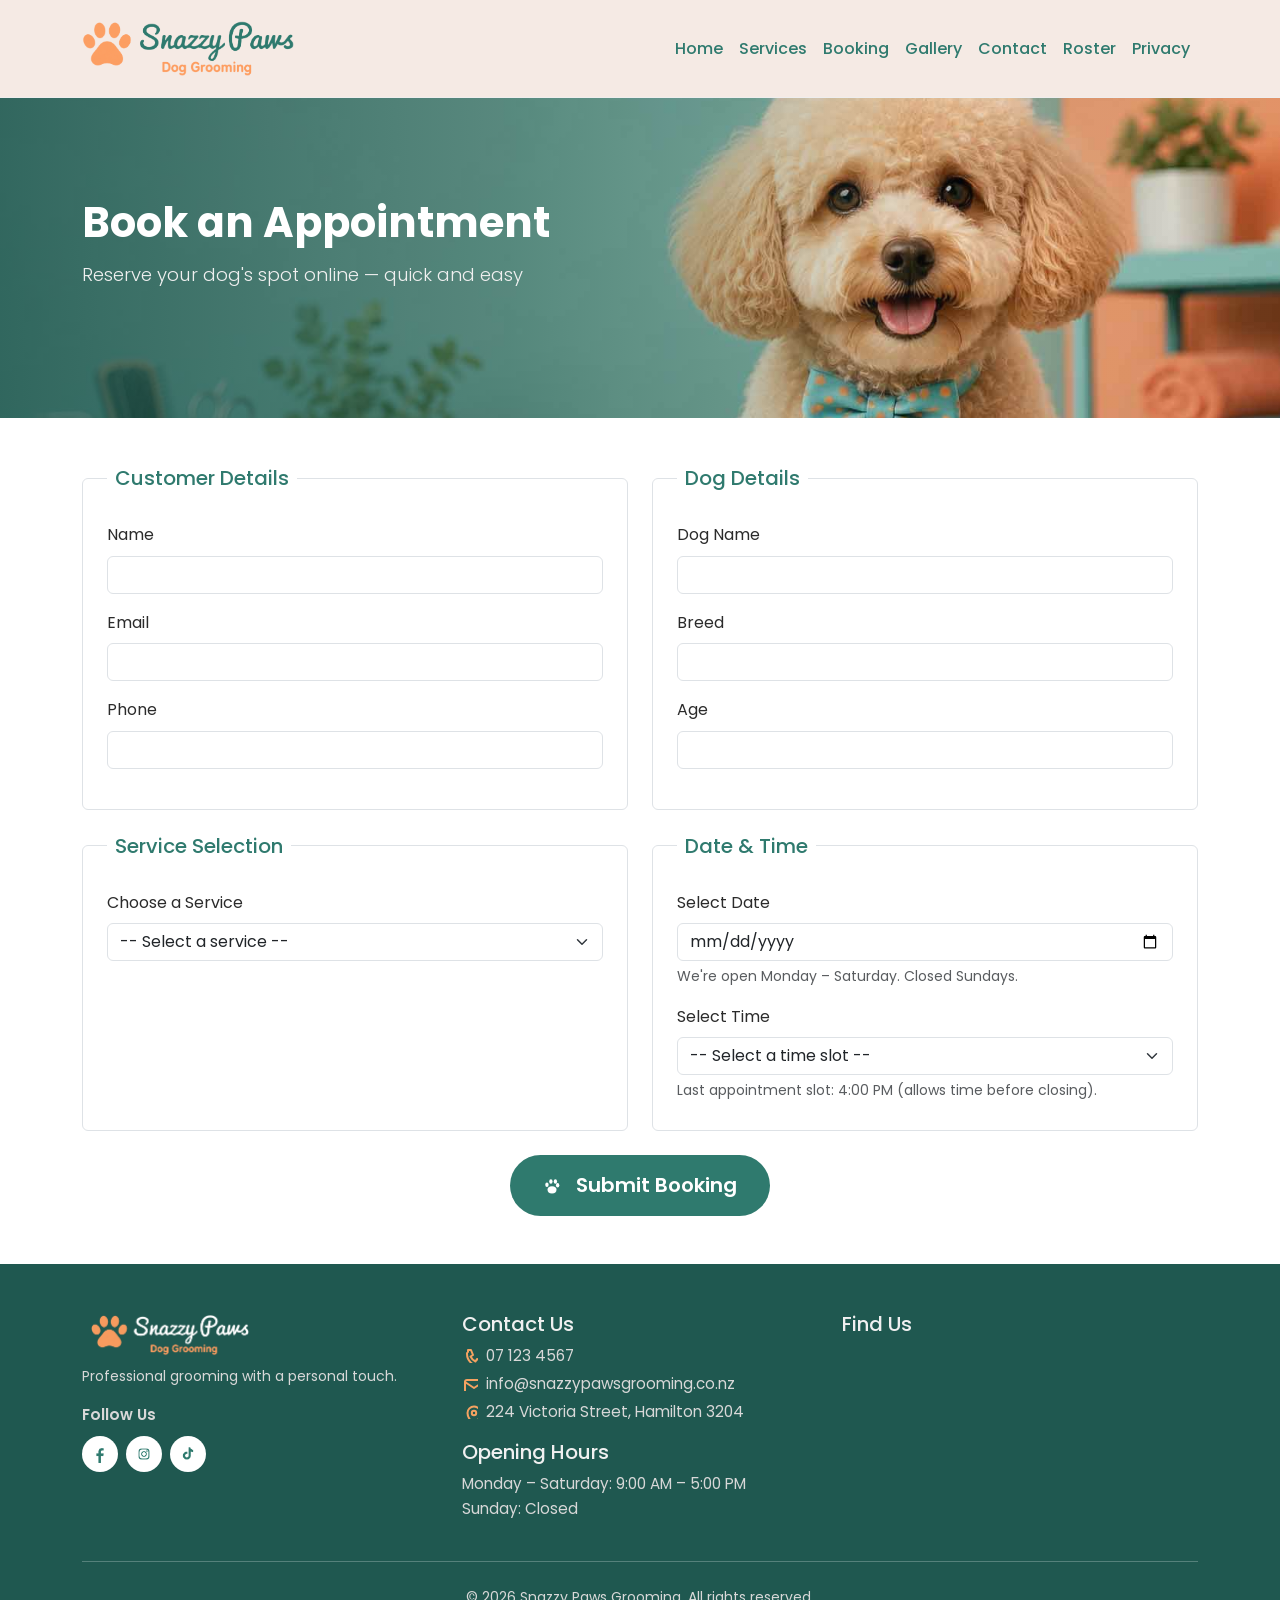
==== commit 5a36f489: "Add Bootstrap layout and new pages" ====
--- a/booking.html
+++ b/booking.html
@@ -1,232 +1,363 @@
 ﻿<!DOCTYPE html>
 <html lang="en">
 	<head>
+		<!-- ============================
+                 Meta & Page Settings
+             ============================ -->
 		<meta charset="UTF-8">
 			<meta name="viewport" content="width=device-width, initial-scale=1.0">
-				<title>Snazzy Paws Grooming | Booking</title>
-				<link href="https://fonts.googleapis.com/css2?family=Pacifico&family=Poppins:wght@400;500;600;700&display=swap" rel="stylesheet">
-					<link rel="stylesheet" href="css/style.css">
+				<meta name="description" content="Snazzy Paws Grooming – professional dog grooming services in Hamilton.">
+					<title>Snazzy Paws Grooming | Booking</title>
+
+					<!-- ============================
+                             Fonts & Stylesheets
+                         ============================ -->
+					<link rel="preconnect" href="https://fonts.googleapis.com">
+						<link href="https://fonts.googleapis.com/css2?family=Poppins:wght@400;500;600;700;800&display=swap" rel="stylesheet">
+
+							<link rel="stylesheet" href="https://cdn.jsdelivr.net/npm/bootstrap@5.3.3/dist/css/bootstrap.min.css">
+								<link rel="stylesheet" href="css/style.css">
 </head>
+
 	<body>
 
+		<!-- ============================
+                Header & Navigation
+             ============================ -->
 		<header>
-			<nav>
-				<a href="index.html" class="logo">
-					<img src="images/logo.png" alt="Snazzy Paws Grooming" class="logo-img">
-        </a>
-
-				<input type="checkbox" id="nav-toggle" class="nav-toggle">
-					<label for="nav-toggle" class="nav-toggle-label" aria-label="Open menu">
-						<span></span>
-						<span></span>
-						<span></span>
-					</label>
-
-					<ul>
-						<li>
-							<a href="index.html">Home</a>
-						</li>
-						<li>
-							<a href="services.html">Services</a>
-						</li>
-						<li>
-							<a href="booking.html">Booking</a>
-						</li>
-						<li>
-							<a href="gallery.html">Gallery</a>
-						</li>
-						<li>
-							<a href="contact.html">Contact</a>
-						</li>
-					</ul>
-				</nav>
+			<nav class="navbar navbar-expand-lg navbar-custom py-2">
+				<div class="container">
+
+					<!-- Logo -->
+					<a class="navbar-brand" href="index.html">
+						<img src="images/logo.png" alt="Snazzy Paws Grooming" class="logo-img">
+                </a>
+
+					<!-- Mobile Toggle -->
+					<button class="navbar-toggler" type="button" data-bs-toggle="collapse" data-bs-target="#mainNav"
+							aria-controls="mainNav" aria-expanded="false" aria-label="Toggle navigation">
+						<span class="navbar-toggler-icon"></span>
+					</button>
+
+					<!-- Navigation Links -->
+					<div class="collapse navbar-collapse" id="mainNav">
+						<ul class="navbar-nav ms-auto text-center">
+							<li class="nav-item">
+								<a class="nav-link" href="index.html">Home</a>
+							</li>
+							<li class="nav-item">
+								<a class="nav-link" href="services.html">Services</a>
+							</li>
+							<li class="nav-item">
+								<a class="nav-link active" aria-current="page" href="booking.html">Booking</a>
+							</li>
+							<li class="nav-item">
+								<a class="nav-link" href="gallery.html">Gallery</a>
+							</li>
+							<li class="nav-item">
+								<a class="nav-link" href="contact.html">Contact</a>
+							</li>
+							<li class="nav-item">
+								<a class="nav-link" href="roster.html">Roster</a>
+							</li>
+							<li class="nav-item">
+								<a class="nav-link" href="privacy.html">Privacy</a>
+							</li>
+						</ul>
+					</div>
+
+				</div>
+			</nav>
 		</header>
 
+
+		<!-- ============================
+                 Hero Section (Compact)
+             ============================ -->
 		<main>
-			<section class="hero hero-compact">
-				<div class="hero-content">
-					<h1>Book an Appointment</h1>
-					<p>Reserve your dog's spot online — quick and easy</p>
+			<section class="hero hero-compact py-5">
+				<div class="container">
+					<h1 class="fw-bold">Book an Appointment</h1>
+					<p class="lead">Reserve your dog's spot online &mdash; quick and easy</p>
 				</div>
 			</section>
 
-			<section class="booking-section">
-    <h2 class="visually-hidden">Booking Form</h2>
-    <form class="booking-form" action="#" method="post">
-
-					<div class="booking-grid">
-						<fieldset class="booking-box">
-							<legend>Customer Details</legend>
-
-							<label for="owner-name">Name</label>
-							<input type="text" id="owner-name" name="owner-name" required="">
-
-								<label for="owner-email">Email</label>
-								<input type="email" id="owner-email" name="owner-email" required="">
-
-									<label for="owner-phone">Phone</label>
-									<input type="tel" id="owner-phone" name="owner-phone">
-                    </fieldset>
-
-						<fieldset class="booking-box">
-							<legend>Dog Details</legend>
-
-							<label for="dog-name">Dog Name</label>
-							<input type="text" id="dog-name" name="dog-name" required="">
-
-								<label for="dog-breed">Breed</label>
-								<input type="text" id="dog-breed" name="dog-breed" required="">
-
-									<label for="dog-age">Age</label>
-									<input type="number" id="dog-age" name="dog-age" min="0" max="30" required="">
-                    </fieldset>
-
-						<fieldset class="booking-box">
-							<legend>Service Selection</legend>
-
-							<label for="service-select">Choose a Service</label>
-							<select id="service-select" name="service-select" required="">
-								<option value="">-- Select a service --</option>
-
-								<optgroup label="Basic Services">
-									<option value="bath-brush">Bath &amp; Brush</option>
-									<option value="haircut">Haircut</option>
-									<option value="nail-trim">Nail Trim</option>
-									<option value="ear-cleaning">Ear Cleaning</option>
-									<option value="teeth-brushing">Teeth Brushing</option>
-								</optgroup>
-
-								<optgroup label="Packages">
-									<option value="full-grooming">Full Grooming Package</option>
-									<option value="spa">Spa Package</option>
-									<option value="puppy">Puppy Package</option>
-									<option value="senior">Senior Dog Package</option>
-								</optgroup>
-
-								<optgroup label="Specialized Treatments">
-									<option value="de-shedding">De-Shedding Treatment</option>
-									<option value="flea-tick">Flea &amp; Tick Treatment</option>
-									<option value="express">Express Service</option>
-									<option value="medicated-bath">Medicated Bath</option>
-									<option value="special-breed">Special-Breed Cuts</option>
-								</optgroup>
-
-								<option value="other">Other / Not Sure</option>
-							</select>
-						</fieldset>
-
-						<fieldset class="booking-box">
-							<legend>Date &amp; Time</legend>
-
-							<label for="booking-date">Select Date</label>
-							<input type="date" id="booking-date" name="booking-date" required="">
-								<p class="field-note">We're open Monday – Saturday. Closed Sundays.</p>
-
-								<label for="booking-time">Select Time</label>
-								<select id="booking-time" name="booking-time" required="">
-									<option value="">-- Select a time slot --</option>
-									<option value="09:00">9:00 AM</option>
-									<option value="09:30">9:30 AM</option>
-									<option value="10:00">10:00 AM</option>
-									<option value="10:30">10:30 AM</option>
-									<option value="11:00">11:00 AM</option>
-									<option value="11:30">11:30 AM</option>
-									<option value="12:00">12:00 PM</option>
-									<option value="12:30">12:30 PM</option>
-									<option value="13:00">1:00 PM</option>
-									<option value="13:30">1:30 PM</option>
-									<option value="14:00">2:00 PM</option>
-									<option value="14:30">2:30 PM</option>
-									<option value="15:00">3:00 PM</option>
-									<option value="15:30">3:30 PM</option>
-									<option value="16:00">4:00 PM</option>
-								</select>
-								<p class="field-note">Last appointment slot: 4:00 PM (allows time before closing).</p>
+
+			<!-- ============================
+                     Booking Form Section
+                 ============================ -->
+			<section class="booking-section py-5">
+				<div class="container">
+
+					<h2 class="visually-hidden">Booking Form</h2>
+
+					<form class="booking-form" action="#" method="post">
+						<div class="row g-4">
+
+							<!-- ============================
+                                      Customer Details
+                                 ============================ -->
+							<div class="col-md-6">
+								<fieldset class="border rounded p-4 h-100">
+									<legend class="float-none w-auto px-2 h5 text-primary">Customer Details</legend>
+
+									<div class="mb-3">
+										<label for="owner-name" class="form-label">Name</label>
+										<input type="text" class="form-control" id="owner-name" name="owner-name" required="">
+                                </div>
+
+									<div class="mb-3">
+										<label for="owner-email" class="form-label">Email</label>
+										<input type="email" class="form-control" id="owner-email" name="owner-email" required="">
+                                </div>
+
+									<div class="mb-3">
+										<label for="owner-phone" class="form-label">Phone</label>
+										<input type="tel" class="form-control" id="owner-phone" name="owner-phone">
+                                </div>
 								</fieldset>
+							</div>
+
+
+							<!-- ============================
+                                       Dog Details
+                                 ============================ -->
+							<div class="col-md-6">
+								<fieldset class="border rounded p-4 h-100">
+									<legend class="float-none w-auto px-2 h5 text-primary">Dog Details</legend>
+
+									<div class="mb-3">
+										<label for="dog-name" class="form-label">Dog Name</label>
+										<input type="text" class="form-control" id="dog-name" name="dog-name" required="">
+                                </div>
+
+									<div class="mb-3">
+										<label for="dog-breed" class="form-label">Breed</label>
+										<input type="text" class="form-control" id="dog-breed" name="dog-breed" required="">
+                                </div>
+
+									<div class="mb-3">
+										<label for="dog-age" class="form-label">Age</label>
+										<input type="number" class="form-control" id="dog-age" name="dog-age" min="0" max="30" required="">
+                                </div>
+								</fieldset>
+							</div>
+
+							<!-- ============================
+                                      Service Selection
+                                 ============================ -->
+							<div class="col-md-6">
+								<fieldset class="border rounded p-4 h-100">
+									<legend class="float-none w-auto px-2 h5 text-primary">Service Selection</legend>
+
+									<label for="service-select" class="form-label">Choose a Service</label>
+
+									<select id="service-select" name="service-select" class="form-select" required="">
+										<option value="">-- Select a service --</option>
+
+										<optgroup label="Basic Services">
+											<option value="bath-brush">Bath &amp; Brush</option>
+											<option value="haircut">Haircut</option>
+											<option value="nail-trim">Nail Trim</option>
+											<option value="ear-cleaning">Ear Cleaning</option>
+											<option value="teeth-brushing">Teeth Brushing</option>
+										</optgroup>
+
+										<optgroup label="Packages">
+											<option value="full-grooming">Full Grooming Package</option>
+											<option value="spa">Spa Package</option>
+											<option value="puppy">Puppy Package</option>
+											<option value="senior">Senior Dog Package</option>
+										</optgroup>
+
+										<optgroup label="Specialized Treatments">
+											<option value="de-shedding">De-Shedding Treatment</option>
+											<option value="flea-tick">Flea &amp; Tick Treatment</option>
+											<option value="express">Express Service</option>
+											<option value="medicated-bath">Medicated Bath</option>
+											<option value="special-breed">Special-Breed Cuts</option>
+										</optgroup>
+
+										<option value="other">Other / Not Sure</option>
+									</select>
+								</fieldset>
+							</div>
+
+
+							<!-- ============================
+                                     Date & Time Selection
+                                 ============================ -->
+							<div class="col-md-6">
+								<fieldset class="border rounded p-4 h-100">
+									<legend class="float-none w-auto px-2 h5 text-primary">Date &amp; Time</legend>
+
+									<!-- Date -->
+									<div class="mb-3">
+										<label for="booking-date" class="form-label">Select Date</label>
+										<input type="date" class="form-control" id="booking-date" name="booking-date" required="">
+											<div class="form-text">We're open Monday &ndash; Saturday. Closed Sundays.</div>
+										</div>
+
+									<!-- Time -->
+									<div class="mb-1">
+										<label for="booking-time" class="form-label">Select Time</label>
+
+										<select id="booking-time" name="booking-time" class="form-select" required="">
+											<option value="">-- Select a time slot --</option>
+											<option value="09:00">9:00 AM</option>
+											<option value="09:30">9:30 AM</option>
+											<option value="10:00">10:00 AM</option>
+											<option value="10:30">10:30 AM</option>
+											<option value="11:00">11:00 AM</option>
+											<option value="11:30">11:30 AM</option>
+											<option value="12:00">12:00 PM</option>
+											<option value="12:30">12:30 PM</option>
+											<option value="13:00">1:00 PM</option>
+											<option value="13:30">1:30 PM</option>
+											<option value="14:00">2:00 PM</option>
+											<option value="14:30">2:30 PM</option>
+											<option value="15:00">3:00 PM</option>
+											<option value="15:30">3:30 PM</option>
+											<option value="16:00">4:00 PM</option>
+										</select>
+
+										<div class="form-text">
+											Last appointment slot: 4:00 PM (allows time before closing).
+										</div>
+									</div>
+								</fieldset>
+							</div>
+						</div>
+
+
+						<!-- ============================
+                                   Submit Button
+                             ============================ -->
+						<div class="text-center mt-4">
+							<a href="#confirmation" class="btn btn-lg rounded-pill" role="button">
+								<svg class="btn-icon" viewBox="0 0 64 64" aria-hidden="true">
+									<ellipse cx="32" cy="42" rx="16" ry="13"/>
+									<ellipse cx="14" cy="24" rx="6" ry="8"/>
+									<ellipse cx="28" cy="12" rx="6" ry="8"/>
+									<ellipse cx="44" cy="12" rx="6" ry="8"/>
+									<ellipse cx="52" cy="26" rx="6" ry="8"/>
+								</svg>
+								Submit Booking
+							</a>
+						</div>
+					</form>
+
+
+					<!-- ============================
+                             Confirmation Message
+                         ============================ -->
+					<div id="confirmation" class="confirmation-message text-center rounded p-4 mt-4">
+						<svg class="confirmation-icon" viewBox="0 0 24 24" aria-hidden="true">
+							<circle cx="12" cy="12" r="10" fill="none" stroke="currentColor" stroke-width="2"/>
+							<path d="M7 12l3 3 7-7" fill="none" stroke="currentColor" stroke-width="2"
+								  stroke-linecap="round" stroke-linejoin="round"/>
+						</svg>
+
+						<h2>Thank you!</h2>
+						<p>Your booking request has been received. We'll contact you shortly to confirm your appointment.</p>
 					</div>
 
-					<a href="#confirmation" class="btn btn-submit" role="button">
-						<svg class="btn-icon" viewBox="0 0 64 64" xmlns="http://www.w3.org/2000/svg" aria-hidden="true">
-							<ellipse cx="32" cy="42" rx="16" ry="13"/>
-							<ellipse cx="14" cy="24" rx="6" ry="8"/>
-							<ellipse cx="28" cy="12" rx="6" ry="8"/>
-							<ellipse cx="44" cy="12" rx="6" ry="8"/>
-							<ellipse cx="52" cy="26" rx="6" ry="8"/>
-						</svg>
-						Submit Booking
-					</a>
-				</form>
-				<div id="confirmation" class="confirmation-message">
-					<svg class="confirmation-icon" viewBox="0 0 24 24" xmlns="http://www.w3.org/2000/svg" aria-hidden="true">
-						<circle cx="12" cy="12" r="10" fill="none" stroke="currentColor" stroke-width="2"/>
-						<path d="M7 12l3 3 7-7" fill="none" stroke="currentColor" stroke-width="2" stroke-linecap="round" stroke-linejoin="round"/>
-					</svg>
-					<h2>Thank you!</h2>
-					<p>Your booking request has been received. We'll contact you shortly to confirm your appointment.</p>
 				</div>
 			</section>
 		</main>
 
-		<footer>
-			<div class="footer-inner">
-				<div class="footer-brand">
-					<img src="images/logo1.png" alt="Snazzy Paws Grooming" class="footer-logo-img">
-						<p>Professional grooming with a personal touch.</p>
-						<p class="follow-label">Follow Us</p>
-						<div class="social-links">
-							<a href="#" aria-label="Facebook">
-								<img src="images/FB.png" alt="Facebook">
-							</a>
-							<a href="#" aria-label="Instagram">
-								<img src="images/Insta.png" alt="Instagram">
-							</a>
-							<a href="#" aria-label="TikTok">
-								<img src="images/TikTok.png" alt="TikTok">
-							</a>
+
+		<!-- ============================
+                   Footer
+             ============================ -->
+		<footer class="pt-5 pb-3">
+			<div class="container">
+
+				<div class="row gy-4">
+
+					<!-- Logo & Social -->
+					<div class="col-md-4">
+						<img src="images/logo1.png" alt="Snazzy Paws Grooming" class="footer-logo-img mb-2">
+
+							<p class="small">Professional grooming with a personal touch.</p>
+
+							<p class="fw-semibold mb-2">Follow Us</p>
+
+							<div class="social-links d-flex gap-2">
+								<a href="#" aria-label="Facebook">
+									<img src="images/FB.png" alt="Facebook" width="18">
+                        </a>
+								<a href="#" aria-label="Instagram">
+									<img src="images/Insta.png" alt="Instagram" width="18">
+                        </a>
+								<a href="#" aria-label="TikTok">
+									<img src="images/TikTok.png" alt="TikTok" width="18">
+                        </a>
+							</div>
 						</div>
+
+					<!-- Contact Info -->
+					<div class="col-md-4">
+						<h3 class="h5">Contact Us</h3>
+
+						<p class="footer-contact-item d-flex align-items-start gap-2 mb-1">
+							<svg class="footer-icon" width="16" height="16" aria-hidden="true">
+								<path d="M6 3h3l2 5-2.5 1.5a11 11 0 0 0 5 5L15 12l5 2v3a2 2 0 0 1-2 2C10.5 19 5 13.5 5 7a2 2 0 0 1 1-2z"
+									  fill="none" stroke="currentColor" stroke-width="2" stroke-linejoin="round"/>
+							</svg>
+							07 123 4567
+						</p>
+
+						<p class="footer-contact-item d-flex align-items-start gap-2 mb-1">
+							<svg class="footer-icon" width="16" height="16" aria-hidden="true">
+								<rect x="3" y="5" width="18" height="14" rx="2"
+									  fill="none" stroke="currentColor" stroke-width="2"/>
+								<path d="M3 7l9 6 9-6"
+									  fill="none" stroke="currentColor" stroke-width="2"
+									  stroke-linecap="round" stroke-linejoin="round"/>
+							</svg>
+							info@snazzypawsgrooming.co.nz
+						</p>
+
+						<p class="footer-contact-item d-flex align-items-start gap-2">
+							<svg class="footer-icon" width="16" height="16" aria-hidden="true">
+								<path d="M12 21s-6.5-5.6-6.5-11A6.5 6.5 0 0 1 12 3.5 6.5 6.5 0 0 1 18.5 10c0 5.4-6.5 11-6.5 11z"
+									  fill="none" stroke="currentColor" stroke-width="2" stroke-linejoin="round"/>
+								<circle cx="12" cy="10" r="2.2"
+										fill="none" stroke="currentColor" stroke-width="2"/>
+							</svg>
+							224 Victoria Street, Hamilton 3204
+						</p>
+
+						<h3 class="h5 mt-3">Opening Hours</h3>
+						<p class="mb-0">Monday &ndash; Saturday: 9:00 AM &ndash; 5:00 PM</p>
+						<p>Sunday: Closed</p>
 					</div>
 
-				<div class="footer-contact">
-					<h3>Contact Us</h3>
-					<p class="footer-contact-item">
-						<svg class="footer-icon" viewBox="0 0 24 24" xmlns="http://www.w3.org/2000/svg" aria-hidden="true">
-							<path d="M6 3h3l2 5-2.5 1.5a11 11 0 0 0 5 5L15 12l5 2v3a2 2 0 0 1-2 2C10.5 19 5 13.5 5 7a2 2 0 0 1 1-2z" fill="none" stroke="currentColor" stroke-width="2" stroke-linejoin="round"/>
-						</svg>
-						07 123 4567
+					<!-- Map -->
+					<div class="col-md-4">
+						<h3 class="h5">Find Us</h3>
+
+						<iframe
+							class="map-embed"
+							src="https://maps.google.com/maps?q=224%20Victoria%20Street%2C%20Hamilton%2C%20New%20Zealand&t=&z=13&ie=UTF8&iwloc=&output=embed"
+							loading="lazy"
+							title="Snazzy Paws Grooming location map"
+							allowfullscreen="">
+						</iframe>
+					</div>
+
+				</div>
+
+				<hr class="border-light my-4">
+
+					<p class="small mb-0 text-center">
+						&copy; 2026 Snazzy Paws Grooming. All rights reserved.
 					</p>
-					<p class="footer-contact-item">
-						<svg class="footer-icon" viewBox="0 0 24 24" xmlns="http://www.w3.org/2000/svg" aria-hidden="true">
-							<rect x="3" y="5" width="18" height="14" rx="2" fill="none" stroke="currentColor" stroke-width="2"/>
-							<path d="M3 7l9 6 9-6" fill="none" stroke="currentColor" stroke-width="2" stroke-linecap="round" stroke-linejoin="round"/>
-						</svg>
-						info@snazzypawsgrooming.co.nz
-					</p>
-					<p class="footer-contact-item">
-						<svg class="footer-icon" viewBox="0 0 24 24" xmlns="http://www.w3.org/2000/svg" aria-hidden="true">
-							<path d="M12 21s-6.5-5.6-6.5-11A6.5 6.5 0 0 1 12 3.5 6.5 6.5 0 0 1 18.5 10c0 5.4-6.5 11-6.5 11z" fill="none" stroke="currentColor" stroke-width="2" stroke-linejoin="round"/>
-							<circle cx="12" cy="10" r="2.2" fill="none" stroke="currentColor" stroke-width="2"/>
-						</svg>
-						224 Victoria Street, Hamilton 3204
-					</p>
-					<h3 class="hours-heading">Opening Hours</h3>
-					<p>Monday – Saturday: 9:00 AM – 5:00 PM</p>
-					<p>Sunday: Closed</p>
-				</div>
-
-				<div class="footer-map">
-					<h3>Find Us</h3>
-					<iframe
-						class="map-embed"
-						src="https://maps.google.com/maps?q=224%20Victoria%20Street%2C%20Hamilton%2C%20New%20Zealand&t=&z=13&ie=UTF8&iwloc=&output=embed"
-						loading="lazy"
-						title="Snazzy Paws Grooming location map"
-						allowfullscreen="">
-					</iframe>
-				</div>
-			</div>
-			<div class="footer-divider"></div>
-			<p class="copyright">&copy; 2026 Snazzy Paws Grooming. All rights reserved.</p>
+
+				</div>
 		</footer>
 
+		<script src="https://cdn.jsdelivr.net/npm/bootstrap@5.3.3/dist/js/bootstrap.bundle.min.js"></script>
 	</body>
 </html>
--- a/css/style.css
+++ b/css/style.css
@@ -1,4 +1,4 @@
-/* ============================
+﻿/* ============================
    CSS Variables — change these
    to adjust the whole site's
    look from one place
@@ -52,9 +52,13 @@
     line-height: 1.2;
 }
 
+/* ============================
+   Buttons
+   ============================ */
 .btn {
     display: inline-flex;
     align-items: center;
+    justify-content: center;
     gap: 0.9rem;
     background-color: var(--color-primary);
     color: #ffffff;
@@ -73,59 +77,55 @@
     top: 2px;
 }
 
-
 .btn:hover,
 .btn:focus {
     background-color: var(--color-primary-dark);
-}
-
-/* Generic placeholder box — used until real images are added */
-.img-placeholder {
-    background-color: #e2e2e2;
-    border: 1px dashed #aaaaaa;
-    min-height: 250px;
-    border-radius: 8px;
+    color: #ffffff;
+}
+
+.btn-primary:focus,
+.btn-primary.focus {
+    box-shadow: 0 0 0 0.25rem rgba(47, 122, 110, 0.5);
+}
+
+/* Recolour Bootstrap's default blue text-primary utility to match our teal */
+.text-primary {
+    color: var(--color-primary) !important;
 }
 
 /* ============================
    Header & Navigation
-   ============================ */  
-
+   ============================ */
 header {
     background-color: #f5eae4;
     padding: 1rem 5%;
     border-bottom: 1px solid #eee;
 }
 
-header nav {
-    max-width: var(--max-width);
-    margin: 0 auto;
-    display: flex;
-    align-items: center;
-    justify-content: space-between;
-    flex-wrap: wrap;
-}
-
-header nav ul {
-    display: flex;
-    gap: 2rem;
-}
-
-header nav ul a {
+.navbar {
+    padding-top: 0 !important;
+    padding-bottom: 0 !important;
+}
+
+.navbar .nav-link {
     color: var(--color-primary);
     font-weight: 500;
     padding: 0.5rem;
     transition: color 0.2s ease;
 }
 
-header nav ul a:hover,
-header nav ul a:focus {
+.navbar .nav-link:hover,
+.navbar .nav-link:focus {
     color: var(--color-accent);
 }
 
-.logo {
-    display: flex;
-    align-items: center;
+.navbar .nav-link.active {
+    color: var(--color-primary);
+    font-weight: 500;
+}
+
+.navbar .nav-link.active:hover {
+    color: var(--color-accent) !important;
 }
 
 .logo-img {
@@ -133,9 +133,8 @@
     width: auto;
 }
 
-
-/* ============================
-   Hero section (Home page)
+/* ============================
+   Hero section
    ============================ */
 .hero {
     position: relative;
@@ -147,18 +146,13 @@
     align-items: center;
 }
 
-.hero-content {
-    max-width: 700px;
-    padding: 2rem 5%;
-}
-
-.hero-content h1 {
+.hero h1 {
     color: #ffffff;
     font-size: 2.6rem;
     margin-bottom: 0.75rem;
 }
 
-.hero-content p {
+.hero p {
     color: #f0f0f0;
     font-size: 1.15rem;
     margin-bottom: 1.75rem;
@@ -168,33 +162,12 @@
     min-height: 320px;
 }
 
-
 /* ============================
    Opening hours strip
    ============================ */
 .hours-strip {
     background-color: #f5eae4;
     padding: 1.25rem 5%;
-}
-
-.hours-inner {
-    max-width: var(--max-width);
-    margin: 0 auto;
-    display: flex;
-    align-items: center;
-    justify-content: space-between;
-    flex-wrap: wrap;
-    gap: 1.5rem;
-}
-
-.hours-label {
-    display: flex;
-    align-items: center;
-    gap: 0.5rem;
-    font-weight: 700;
-    color: var(--color-primary-dark);
-    letter-spacing: 1px;
-    font-size: 0.9rem;
 }
 
 .hours-icon {
@@ -209,44 +182,9 @@
     fill: var(--color-accent-dark);
 }
 
-.hours-day {
-    display: flex;
-    flex-direction: column;
-    padding: 0 1.5rem;
-    border-left: 1px solid rgba(0, 0, 0, 0.1);
-}
-
-.hours-day strong {
-    font-size: 0.95rem;
-    color: var(--color-text);
-}
-
-.hours-day span {
-    font-size: 0.9rem;
-    color: var(--color-text-light);
-}
-
-.hours-note {
-    display: flex;
-    align-items: center;
-    gap: 0.5rem;
-    font-weight: 600;
-    color: var(--color-primary-dark);
-    font-size: 0.9rem;
-}
-
 /* ============================
    Quick link cards
    ============================ */
-.quick-links {
-    max-width: 1400px;
-    margin: 3rem auto;
-    padding: 0 5%;
-    display: grid;
-    grid-template-columns: repeat(4, 1fr);
-    gap: 1.5rem;
-}
-
 .quick-link-card {
     display: flex;
     flex-direction: column;
@@ -284,28 +222,6 @@
 }
 
 /* ============================
-   Introduction section
-   ============================ */
-.intro {
-    max-width: var(--max-width);
-    margin: 2rem auto 4rem;
-    padding: 0 5%;
-    display: grid;
-    grid-template-columns: 1fr 1fr;
-    gap: 3rem;
-    align-items: center;
-}
-
-.intro-text h1 {
-    font-size: 1.8rem;
-    margin-bottom: 1.25rem;
-}
-
-.intro-text p {
-    margin-bottom: 1.25rem;
-}
-
-/* ============================
    Footer
    ============================ */
 footer {
@@ -314,25 +230,10 @@
     padding: 3rem 5% 1.5rem;
 }
 
-.footer-inner {
-    max-width: var(--max-width);
-    margin: 0 auto;
-    display: grid;
-    grid-template-columns: 1fr 1fr 1fr;
-    gap: 2.5rem;
-    align-items: start;
-}
-
 .footer-logo-img {
     width: 175px;
     height: auto;
     margin-bottom: 0.5rem;
-}
-
-.footer-brand p {
-    color: #d8d8d8;
-    font-size: 0.75rem;
-    margin-bottom: 1.5rem;
 }
 
 .social-links {
@@ -347,23 +248,16 @@
     width: 36px;
     height: 36px;
     border-radius: 50%;
-    background-color: var(--color-accent);
-    color: #ffffff;
+    background-color: #ffffff;
     font-size: 0.75rem;
     font-weight: 700;
 }
 
 .social-links a:hover,
 .social-links a:focus {
-    background-color: var(--color-accent-dark);
-}
-
-.follow-label {
-    font-size: 0.85rem;
-    font-weight: 600;
-    color: #ffffff;
-    margin-bottom: 0.5rem;
-}
+    background-color: var(--color-accent-light);
+}
+
 .footer-contact-item {
     display: flex;
     align-items: flex-start;
@@ -385,19 +279,9 @@
     margin-bottom: 0.5rem;
 }
 
-.hours-heading {
-    margin-top: 1.25rem;
-}
-
 footer p {
     color: #d8d8d8;
     font-size: 0.95rem;
-}
-
-.map-placeholder {
-    min-height: 160px;
-    background-color: #4a4a4a;
-    border: 1px dashed #888;
 }
 
 .map-embed {
@@ -407,21 +291,8 @@
     border-radius: 6px;
 }
 
-.footer-divider {
-    border-top: 1px solid rgba(255, 255, 255, 0.15);
-    margin: 2.5rem -5% 1.5rem;
-}
-
-
-.copyright {
-    text-align: center;
-    font-size: 0.85rem;
-    color: #d8d8d8;
-}
-
-
-/* ============================
-   Page hero (inner pages)
+/* ============================
+   Page hero (Roster, Privacy)
    ============================ */
 .page-hero {
     background-color: var(--color-bg-alt);
@@ -441,110 +312,18 @@
 }
 
 /* ============================
-   Services table
-   ============================ */
-.services-table-section {
-    max-width: var(--max-width);
-    margin: 3rem auto;
-    padding: 0 5%;
-}
-
-.services-table-section h2 {
-    text-align: center;
-    font-size: 1.8rem;
-    margin-bottom: 0.5rem;
-}
-
-.services-intro {
-    text-align: center;
-    color: var(--color-text-light);
-    max-width: 650px;
-    margin: 0 auto 2rem;
-}
-
-.services-table {
-    width: 100%;
-    border-collapse: collapse;
-    box-shadow: 0 4px 14px rgba(0, 0, 0, 0.06);
-    border-radius: 12px;
-    overflow: hidden;
-}
-
-.services-table th {
-    background-color: var(--color-primary);
-    color: #ffffff;
-    text-align: left;
-    padding: 0.9rem 1.2rem;
-    font-weight: 600;
-}
-
-.services-table td {
-    padding: 0.9rem 1.2rem;
-    border-bottom: 1px solid #eee;
-}
-
-.services-table tbody tr:nth-child(even) {
-    background-color: var(--color-bg-alt);
-}
-
-.services-table tbody tr:last-child td {
-    border-bottom: none;
-}
-
-.services-note {
-    text-align: center;
-    margin-top: 1.5rem;
-    color: var(--color-text-light);
-    font-size: 0.95rem;
-}
-
-/* ============================
    Service category cards
    ============================ */
-.service-categories {
-    max-width: var(--max-width);
-    margin: 3rem auto;
-    padding: 0 5%;
-    display: grid;
-    grid-template-columns: repeat(4, 1fr);
-    gap: 1.5rem;
-}
-
-.service-cat-card {
-    display: flex;
-    flex-direction: column;
-    border: 1px solid #eee;
-    border-radius: 12px;
-    overflow: hidden;
-    background-color: #ffffff;
-}
-
 .service-cat-img {
     min-height: 160px;
     border-radius: 0;
     border: none;
 }
 
-.service-cat-card h2 {
-    font-size: 1.15rem;
-    padding: 1.25rem 1.25rem 0;
-}
-
 .service-cat-desc {
     padding: 0.5rem 1.25rem 0;
     color: var(--color-text-light);
     font-size: 0.9rem;
-}
-
-.service-cat-card ul {
-    padding: 0.5rem 1.25rem 0 2rem;
-    list-style: disc;
-}
-
-.service-cat-card li {
-    color: var(--color-text-light);
-    font-size: 0.88rem;
-    margin-bottom: 0.3rem;
 }
 
 .service-cat-price {
@@ -554,48 +333,12 @@
     font-size: 0.9rem;
 }
 
-.service-cat-card .btn-small {
-    margin: 1rem 1.25rem 1.25rem;
-    align-self: flex-start;
-    padding: 0.6rem 1.4rem;
-    font-size: 0.9rem;
-}
 /* ============================
    Price list table
    ============================ */
-.price-list {
-    max-width: 1300px;
-    margin: 3rem auto;
-    padding: 0 5%;
-    text-align: center;
-}
-
 .price-table td,
 .price-table th {
     white-space: nowrap;
-}
-
-.price-list h2 {
-    font-size: 1.8rem;
-    margin-bottom: 0.5rem;
-}
-
-.price-list-grid {
-    display: grid;
-    grid-template-columns: 1.3fr 1.3fr 1.3fr;
-    gap: 2rem;
-    margin-top: 2rem;
-    text-align: left;
-}
-
-.price-table-right td:last-child,
-.price-table-right th:last-child {
-    text-align: right;
-}
-
-.price-table {
-    width: 100%;
-    border-collapse: collapse;
 }
 
 .price-table caption {
@@ -626,37 +369,16 @@
     background-color: var(--color-bg-alt);
 }
 
+.services-note {
+    text-align: center;
+    margin-top: 1.5rem;
+    color: var(--color-text-light);
+    font-size: 0.95rem;
+}
+
 /* ============================
    Specialized treatments
    ============================ */
-.specialized-treatments {
-    max-width: var(--max-width);
-    margin: 3rem auto;
-    padding: 2.5rem 5%;
-    border-top: 1px solid #eee;
-}
-
-.specialized-treatments h2 {
-    text-align: center;
-    font-size: 1.8rem;
-    margin-bottom: 2rem;
-}
-
-.treatments-grid {
-    display: grid;
-    grid-template-columns: repeat(3, 1fr);
-    gap: 2rem;
-}
-
-.treatment-card h3 {
-    font-size: 1.1rem;
-    margin-bottom: 0.5rem;
-}
-
-.treatment-card p {
-    color: var(--color-text-light);
-    font-size: 0.9rem;
-}
 .treatment-note {
     font-size: 0.85rem;
     font-style: italic;
@@ -677,46 +399,9 @@
     display: block;
 }
 
-
-
 /* ============================
    Partners
    ============================ */
-.partners {
-    max-width: var(--max-width);
-    margin: 3rem auto 4rem;
-    padding: 2.5rem 5%;
-    border-top: 1px solid #eee;
-    text-align: center;
-}
-
-.partners h2 {
-    font-size: 1.8rem;
-    margin-bottom: 2rem;
-}
-
-.partners-grid {
-    display: grid;
-    grid-template-columns: repeat(4, 1fr);
-    gap: 1.5rem;
-     margin-top: 2rem;
-}
-
-.partner-logo {
-    min-height: 100px;
-}
-
-.partner-card {
-    text-align: center;
-}
-
-.partner-name {
-    margin-top: 0.75rem;
-    font-size: 0.9rem;
-    font-weight: 600;
-    color: var(--color-text-light);
-}
-
 .partner-logo-img {
     height: 70px;
     width: auto;
@@ -726,75 +411,8 @@
 }
 
 /* ============================
-   Booking form
-   ============================ */
-.booking-section {
-    max-width: var(--max-width);
-    margin: 3rem auto 4rem;
-    padding: 0 5%;
-}
-
-.booking-grid {
-    display: grid;
-    grid-template-columns: 1fr 1fr;
-    gap: 1.5rem;
-    margin-bottom: 2rem;
-}
-
-.booking-box {
-    border: 1px solid #e5e5e5;
-    border-radius: 12px;
-    padding: 1.5rem;
-}
-
-.booking-box legend {
-    font-weight: 700;
-    font-size: 1.1rem;
-    color: var(--color-primary-dark);
-    padding: 0 0.5rem;
-}
-
-.booking-box label {
-    display: block;
-    font-weight: 600;
-    font-size: 0.9rem;
-    margin-top: 1rem;
-    margin-bottom: 0.35rem;
-}
-
-.booking-box input,
-.booking-box select {
-    width: 100%;
-    padding: 0.65rem 0.85rem;
-    border: 1px solid #ddd;
-    border-radius: 6px;
-    font-family: var(--font-main);
-    font-size: 0.95rem;
-}
-
-.booking-box input:focus,
-.booking-box select:focus {
-    outline: 2px solid var(--color-accent);
-    outline-offset: 1px;
-}
-
-.btn-submit {
-    display: flex;
-    justify-content: center;
-    width: 100%;
-    border: none;
-    cursor: pointer;
-    font-size: 1rem;
-    font-family: var(--font-main);
-}
-
-.field-note {
-    font-size: 0.8rem;
-    color: var(--color-text-light);
-    margin-top: 0.35rem;
-    font-style: italic;
-}
-
+   Booking form / confirmation
+   ============================ */
 .confirmation-message {
     display: none;
     text-align: center;
@@ -827,159 +445,19 @@
 /* ============================
    Photo gallery
    ============================ */
-.photo-gallery {
-    max-width: var(--max-width);
-    margin: 3rem auto;
-    padding: 0 5%;
-    text-align: center;
-}
-
-.photo-gallery h2 {
-    font-size: 1.8rem;
-    margin-bottom: 2rem;
-}
-
-.gallery-grid {
-    display: grid;
-    grid-template-columns: repeat(4, 1fr);
-    gap: 1rem;
-}
-
 .gallery-img {
-    min-height: 180px;
+    width: 100%;
+    aspect-ratio: 3 / 4;
+    object-fit: cover;
     border-radius: 8px;
 }
 
 /* ============================
-   Articles
-   ============================ */
-.articles {
-    max-width: var(--max-width);
-    margin: 3rem auto;
-    padding: 2.5rem 5%;
-    border-top: 1px solid #eee;
-}
-
-.articles h2 {
-    text-align: center;
-    font-size: 1.8rem;
-    margin-bottom: 2rem;
-}
-
-.articles-grid {
-    display: grid;
-    grid-template-columns: repeat(3, 1fr);
-    gap: 2rem;
-}
-
-.article-card h3 {
-    font-size: 1.1rem;
-    margin-bottom: 0.75rem;
-}
-
-.article-card p {
-    color: var(--color-text-light);
-    font-size: 0.9rem;
-}
-
-/* ============================
-   Pet tips
-   ============================ */
-.pet-tips {
-    max-width: 800px;
-    margin: 3rem auto 4rem;
-    padding: 2.5rem 5%;
-    border-top: 1px solid #eee;
-}
-
-.pet-tips h2 {
-    text-align: center;
-    font-size: 1.8rem;
-    margin-bottom: 1.5rem;
-}
-
-.tips-list {
-    list-style: none;
-    display: flex;
-    flex-direction: column;
-    gap: 1rem;
-}
-
-.tips-list li {
-    position: relative;
-    padding-left: 1.75rem;
-    color: var(--color-text-light);
-}
-
-.tips-list li::before {
-    content: "🐾";
-    position: absolute;
-    left: 0;
-    top: 0;
-}
-
-
-/* ============================
    Contact page
    ============================ */
-.contact-section {
-    max-width: var(--max-width);
-    margin: 3rem auto 2rem;
-    padding: 0 5%;
-}
-
-.contact-grid {
-    display: grid;
-    grid-template-columns: 1fr 1fr;
-    gap: 2.5rem;
-    align-items: stretch;
-}
-
-.contact-form {
-    border: 1px solid #e5e5e5;
-    border-radius: 12px;
-    padding: 2rem;
-}
-
 .contact-form h2 {
     font-size: 1.3rem;
     margin-bottom: 1.25rem;
-}
-
-.contact-form label {
-    display: block;
-    font-weight: 600;
-    font-size: 0.9rem;
-    margin-top: 1rem;
-    margin-bottom: 0.35rem;
-}
-
-.contact-form input,
-.contact-form textarea {
-    width: 100%;
-    padding: 0.65rem 0.85rem;
-    border: 1px solid #ddd;
-    border-radius: 6px;
-    font-family: var(--font-main);
-    font-size: 0.95rem;
-    resize: vertical;
-}
-
-.contact-form input:focus,
-.contact-form textarea:focus {
-    outline: 2px solid var(--color-accent);
-    outline-offset: 1px;
-}
-
-.contact-form .btn-submit {
-    margin-top: 1.5rem;
-    display: flex;
-    justify-content: center;
-    width: 100%;
-    border: none;
-    cursor: pointer;
-    font-size: 1rem;
-    font-family: var(--font-main);
 }
 
 .contact-map-large {
@@ -995,78 +473,9 @@
     display: block;
 }
 
-.contact-info-row {
-    display: flex;
-    justify-content: center;
-    gap: 3rem;
-    margin-top: 3rem;
-    padding-top: 2rem;
-    border-top: 1px solid #eee;
-    flex-wrap: wrap;
-}
-
-.contact-info-item {
-    display: flex;
-    align-items: center;
-    gap: 0.6rem;
-}
-
-.contact-info-icon {
-    width: 22px;
-    height: 22px;
-    color: var(--color-accent-dark);
-    flex-shrink: 0;
-}
-
-.contact-info-item p {
-    font-weight: 600;
-    font-size: 0.95rem;
-}
-
-.footer-hours-line {
-    font-size: 0.85rem;
-    margin-bottom: 1rem;
-}
-
-.footer-newsletter h3 {
-    margin-bottom: 0.5rem;
-}
-
-.footer-newsletter p {
-    margin-bottom: 1rem;
-}
-
-.newsletter-form {
-    display: flex;
-    gap: 0.5rem;
-}
-
-.newsletter-form input {
-    flex: 1;
-    padding: 0.6rem 0.85rem;
-    border: none;
-    border-radius: 6px;
-    font-family: var(--font-main);
-    font-size: 0.9rem;
-}
-
-.newsletter-form button {
-    background-color: var(--color-accent);
-    color: #ffffff;
-    border: none;
-    padding: 0.6rem 1.2rem;
-    border-radius: 6px;
-    font-weight: 600;
-    font-family: var(--font-main);
-    cursor: pointer;
-    transition: background-color 0.2s ease;
-}
-
-.newsletter-form button:hover,
-.newsletter-form button:focus {
-    background-color: var(--color-accent-dark);
-}
-
+/* ============================
+   Accessibility helper
+   ============================ */
 .visually-hidden {
     position: absolute;
     width: 1px;
@@ -1075,232 +484,14 @@
     margin: -1px;
     overflow: hidden;
     clip: rect(0, 0, 0, 0);
+    clip-path: inset(50%);
     white-space: nowrap;
     border: 0;
 }
 
-.footer-puppy-img {
-    width: 100%;
-    height: 230px;
-    object-fit: cover;
-    border-radius: 8px;
-    display: block;
-}
-
-/* ============================
-   Mobile navigation toggle
-   ============================ */
-.nav-toggle {
-    display: none;
-}
-
-.nav-toggle-label {
-    display: none;
-    flex-direction: column;
-    justify-content: space-between;
-    width: 26px;
-    height: 20px;
-    cursor: pointer;
-}
-
-.nav-toggle-label span {
-    display: block;
-    height: 3px;
-    width: 100%;
-    background-color: var(--color-primary);
-    border-radius: 2px;
-}
-/* ============================
-   Mobile responsive
-   ============================ */
-@media (max-width: 768px) {
-    /* Navigation */
-    .nav-toggle-label {
-        display: flex;
-    }
-
-    html {
+/* ============================
+   Mobile fixes
+   ============================ */
+html, body {
     overflow-x: hidden;
-}
-
-body {
-    overflow-x: hidden;
-}
-
-    header nav ul {
-        display: none;
-        flex-direction: column;
-        width: 100%;
-        gap: 0;
-        margin-top: 1rem;
-    }
-
-    .nav-toggle:checked ~ ul {
-        display: flex;
-    }
-
-    header nav ul li {
-        width: 100%;
-        text-align: center;
-        border-top: 1px solid rgba(0, 0, 0, 0.08);
-    }
-
-    header nav ul a {
-        display: block;
-        padding: 0.9rem 0;
-    }
-
-    header nav {
-        flex-wrap: wrap;
-    }
-
-    /* Hero */
-    .hero {
-        grid-template-columns: 1fr;
-        text-align: center;
-    }
-
-    .hero-content {
-        max-width: 100%;
-        padding: 2rem 5%;
-    }
-
-    /* Quick links */
-    .quick-links {
-        grid-template-columns: repeat(4, 1fr);
-        gap: 0.5rem;
-        padding: 0 3%;
-    }
-
-    .quick-link-card {
-        padding: 0.75rem 0.4rem;
-        font-size: 0.7rem;
-    }
-
-    .qlc-icon {
-        width: 32px;
-        height: 32px;
-    }
-
-    .qlc-icon svg {
-        width: 16px;
-        height: 16px;
-    }
-
-    /* Opening hours strip */
-    .hours-inner {
-        flex-direction: column;
-        text-align: center;
-    }
-
-    .hours-day {
-        border-left: none;
-        border-top: 1px solid rgba(0, 0, 0, 0.1);
-        padding: 0.75rem 0;
-    }
-
-    /* Introduction */
-        /* Introduction */
-    .intro {
-        grid-template-columns: 1fr;
-        padding: 0 3%;
-    }
-
-    .intro-img {
-        height: 220px;
-    }
-
-    /* Map section (mobile only) */
-    .mobile-map {
-        display: block;
-        padding: 0 5%;
-        margin: 2rem auto;
-    }
-
-    .mobile-map-embed {
-        min-height: 20px;
-        border-radius: 12px;
-        overflow: hidden;
-    }
-
-    .mobile-map-embed iframe {
-        width: 100%;
-        height: 100%;
-        border: 0;
-        display: block;
-    }
-
-        .map-embed {
-        height: 200px;
-    }
-
-    /* Service category cards */
-    .service-categories {
-        grid-template-columns: 1fr;
-    }
-
-    /* Price list tables */
-    .price-list-grid {
-        grid-template-columns: 1fr;
-    }
-
-    /* Specialized treatments */
-    .treatments-grid {
-        grid-template-columns: 1fr;
-    }
-
-    /* Partners */
-    .partners-grid {
-        grid-template-columns: repeat(2, 1fr);
-    }
-
-    /* Gallery grid */
-    .gallery-grid {
-        grid-template-columns: repeat(2, 1fr);
-    }
-
-    /* Articles */
-    .articles-grid {
-        grid-template-columns: 1fr;
-    }
-
-    /* Booking form */
-    .booking-grid {
-        grid-template-columns: 1fr;
-    }
-
-    /* Contact page */
-    .contact-grid {
-        grid-template-columns: 1fr;
-    }
-
-    .contact-info-row {
-        flex-direction: column;
-        gap: 1rem;
-        align-items: center;
-    }
-
-    /* Footer */
-    .footer-inner {
-        grid-template-columns: 1fr;
-        gap: 2rem;
-        text-align: center;
-    }
-
-    .social-links {
-        justify-content: center;
-    }
-
-    .newsletter-form {
-        flex-direction: column;
-    }
-
-        .footer-puppy-img {
-        height: 300px;
-    }
-}
-
-/* Hide mobile-only map on desktop */
-.mobile-map {
-    display: none;
-}
+}
